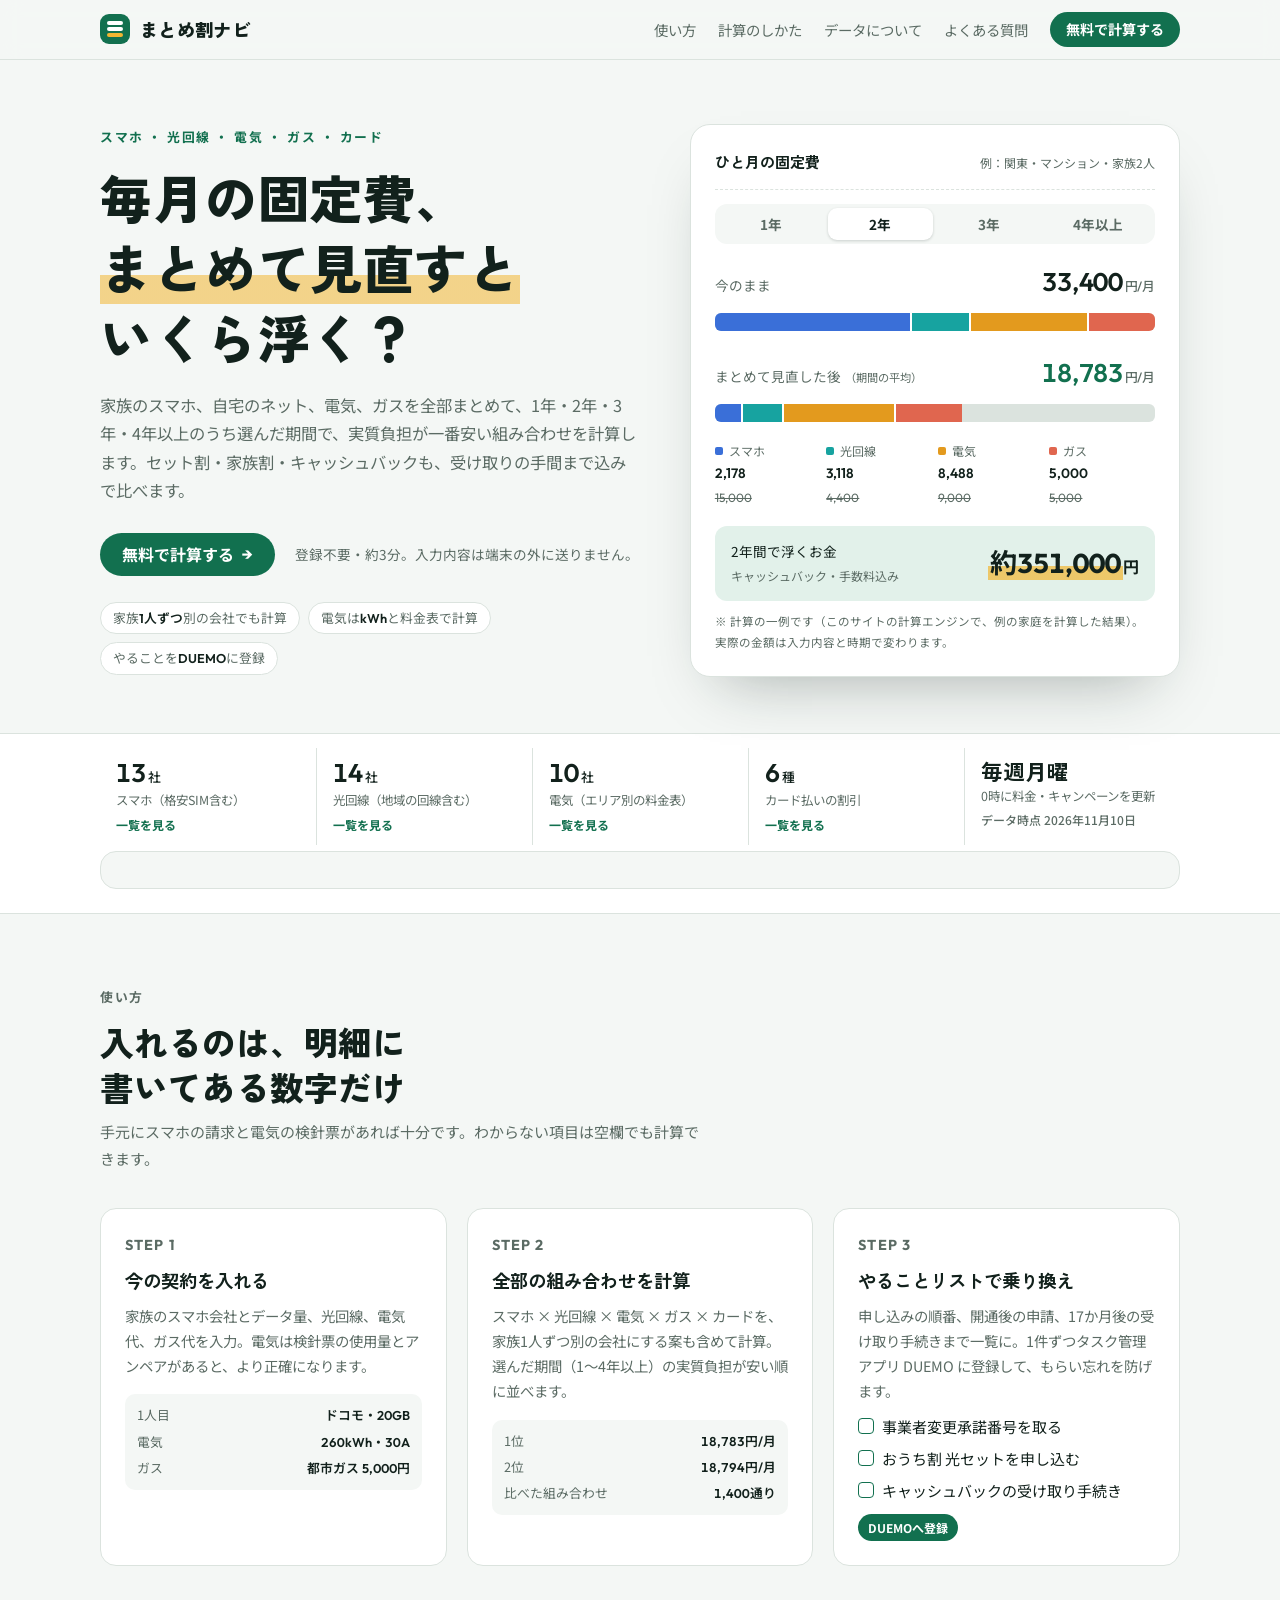
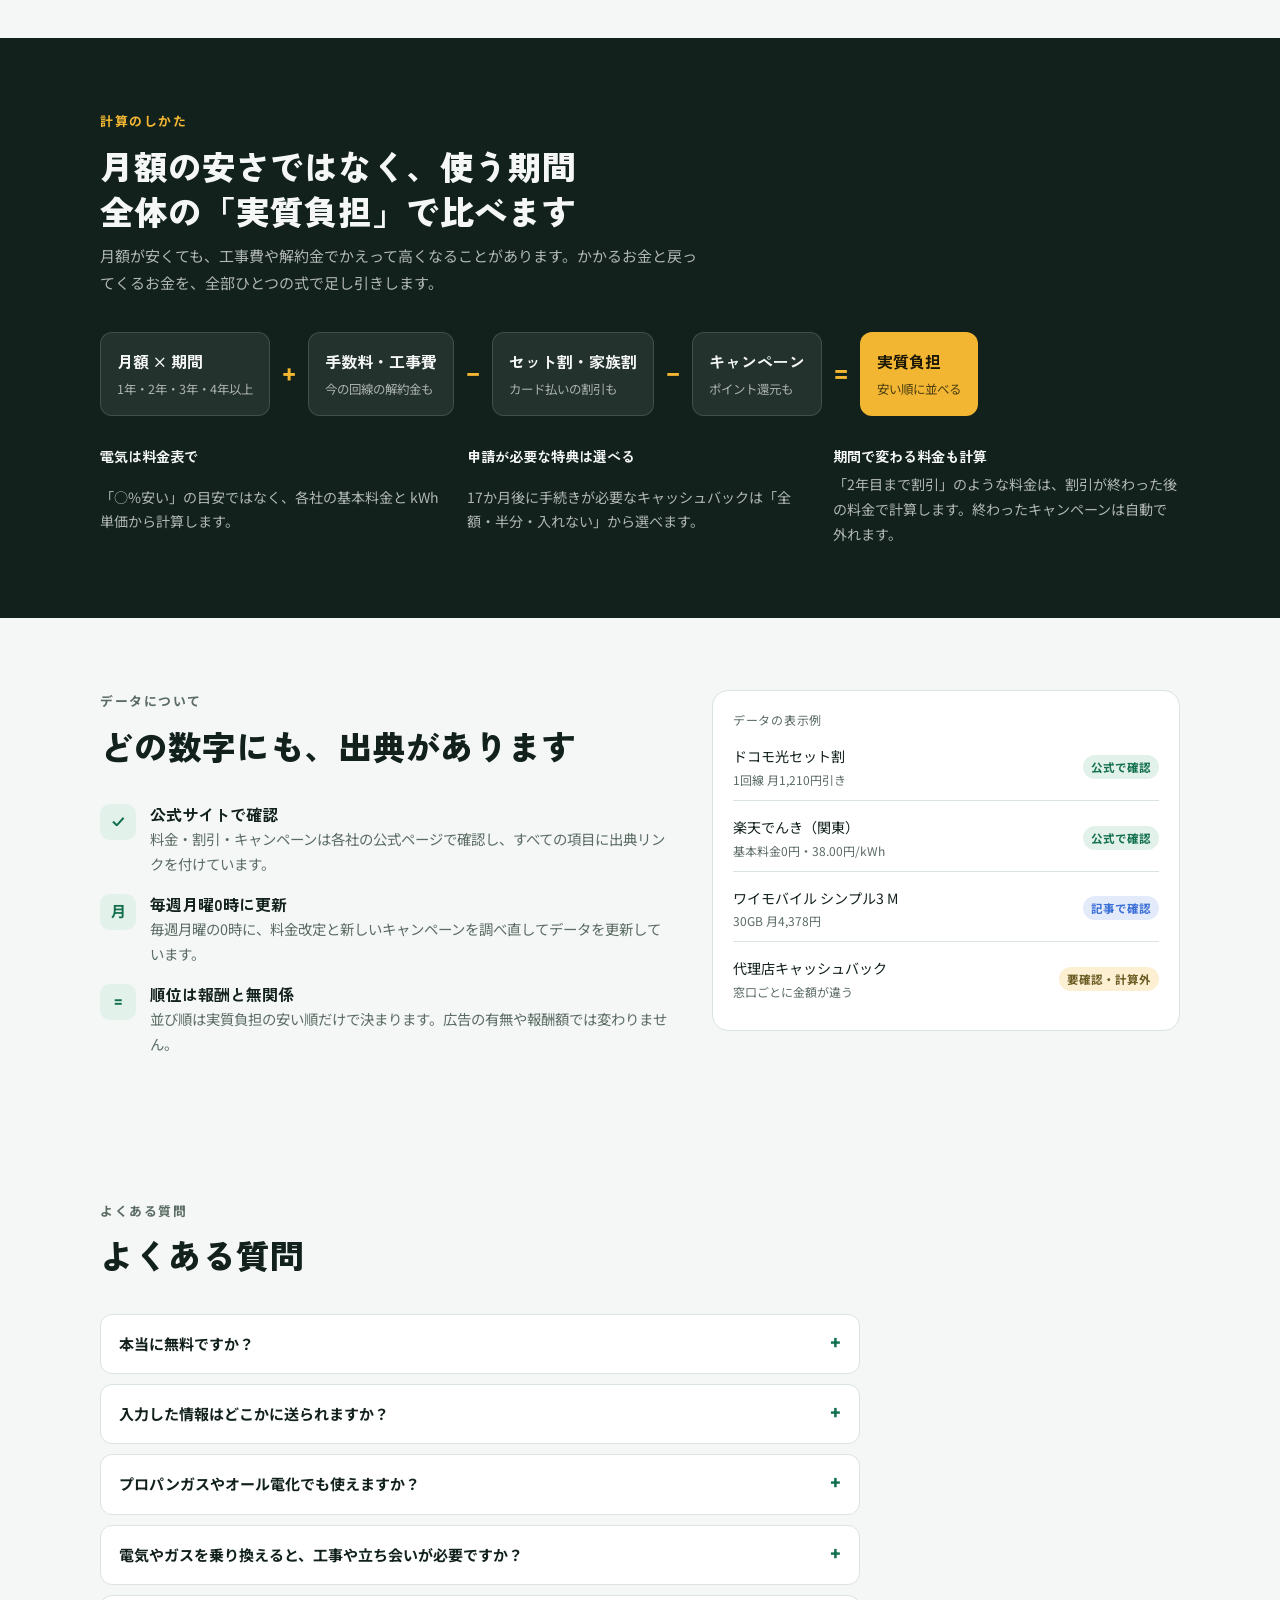
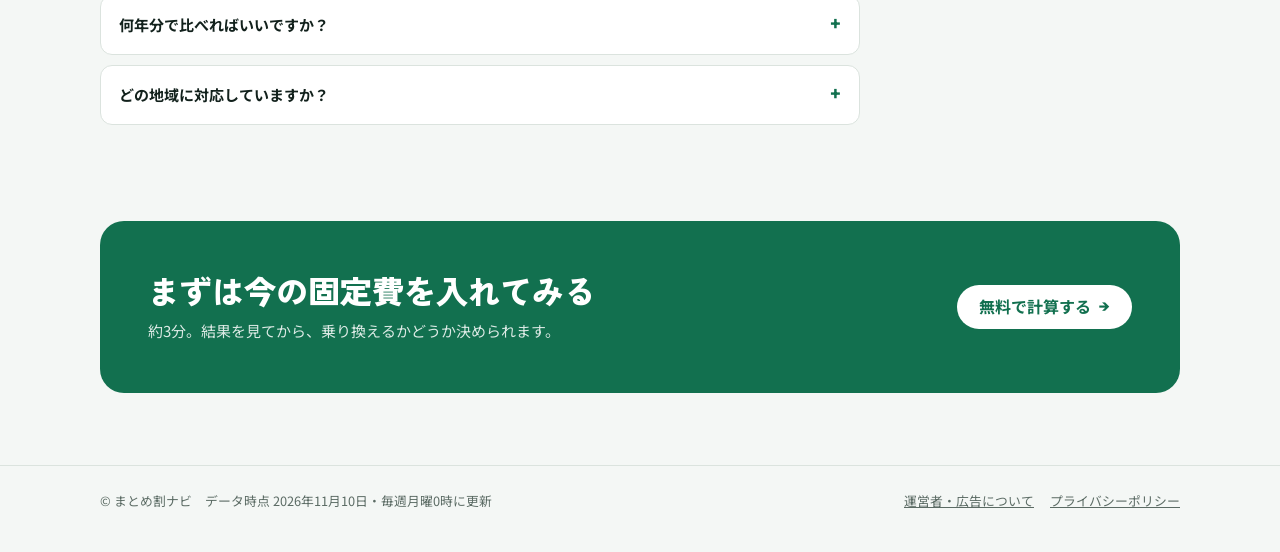
==== index.html @ 7bfe0728 "まとめ割ナビを公開用リポジトリに移設 yoshiki5242/side-business の kakei-navi/（ブランチ claude/price-comparison-app-s4pb2e、5" ====
<!DOCTYPE html>
<html lang="ja">
<head>
<meta charset="UTF-8">
<meta name="viewport" content="width=device-width, initial-scale=1.0, viewport-fit=cover">
<title>まとめ割ナビ</title>
<meta name="claude:viewport-fit-sides" content="cover">
<meta name="description" content="スマホ・光回線・電気・ガス・カードをまとめて見直し、1年〜4年以上の実質負担が一番安い組み合わせと乗り換えのやることリストを無料で計算します。">
<meta property="og:title" content="まとめ割ナビ｜固定費をまとめて見直すと、いくら浮く？">
<meta property="og:description" content="家族のスマホ・光回線・電気・ガス・カードを全部まとめて、実質負担が一番安い組み合わせを無料で計算。データは毎週月曜0時に更新。">
<meta property="og:type" content="website">
<meta name="twitter:card" content="summary">
<link rel="preconnect" href="https://fonts.googleapis.com">
<link rel="preconnect" href="https://fonts.gstatic.com" crossorigin>
<link rel="stylesheet" href="https://fonts.googleapis.com/css2?family=Zen+Kaku+Gothic+New:wght@500;700;900&family=Noto+Sans+JP:wght@400;500;700&family=Outfit:wght@500;600;700&display=swap">
<style>
html, body { margin: 0; }

/* Layout: 明細書のように「今のまま」と「まとめた後」を並べて比べる。左に主張、右に明細カード。下は手順→計算式→信頼→FAQ */
:root {
  --paper: #f4f7f5;        /* 地：わずかに緑寄りの白 */
  --sheet: #ffffff;        /* 明細の紙 */
  --ink: #12211c;          /* 文字：深い緑の墨 */
  --muted: #5b6b64;
  --rule: #dbe3de;
  --brand: #12704f;        /* まとめ割の緑 */
  --brand-ink: #ffffff;
  --brand-soft: #e2f1ea;
  --mark: #f2b632;         /* 浮いたお金のマーカー（1か所だけ強く） */
  --c-mobile: #3a6fd8;
  --c-hikari: #17a3a0;
  --c-elec: #e39a1e;
  --c-gas: #e0664f;
  --font-display: "Zen Kaku Gothic New", "Hiragino Sans", "Noto Sans JP", sans-serif;
  --font-body: "Noto Sans JP", "Hiragino Sans", "Yu Gothic UI", sans-serif;
  --font-num: "Outfit", "Noto Sans JP", system-ui, sans-serif;
  --deep: #12211c;          /* 計算式の帯 */
  --on-deep: #f4f7f5;
  --radius: 16px;
}
@media (prefers-color-scheme: dark) {
  :root:not([data-theme="light"]) {
    --paper: #0d1512; --sheet: #15201c; --ink: #e7efeb; --muted: #9aaca4; --rule: #26342e;
    --brand: #3fbf8c; --brand-ink: #06120d; --brand-soft: #173329; --mark: #f5c451;
    --c-mobile: #6d97ee; --c-hikari: #3cc3bf; --c-elec: #f0b44a; --c-gas: #f08a75;
    --deep: #08100d; --on-deep: #e7efeb; color-scheme: dark;
  }
}
:root[data-theme="dark"] {
  --paper: #0d1512; --sheet: #15201c; --ink: #e7efeb; --muted: #9aaca4; --rule: #26342e;
  --brand: #3fbf8c; --brand-ink: #06120d; --brand-soft: #173329; --mark: #f5c451;
  --c-mobile: #6d97ee; --c-hikari: #3cc3bf; --c-elec: #f0b44a; --c-gas: #f08a75;
  --deep: #08100d; --on-deep: #e7efeb; color-scheme: dark;
}

* { box-sizing: border-box; }
body {
  background: var(--paper); color: var(--ink);
  font-family: var(--font-body); font-size: 15px; line-height: 1.75;
  -webkit-text-size-adjust: 100%;
}
.band { padding-left: max(16px, env(safe-area-inset-left, 0px)); padding-right: max(16px, env(safe-area-inset-right, 0px)); }
.wrap { max-width: 1080px; margin: 0 auto; }
h1, h2, h3 { font-family: var(--font-display); text-wrap: balance; line-height: 1.35; margin: 0; }
p { margin: 0; }
a { color: inherit; }
.num { font-family: var(--font-num); font-variant-numeric: tabular-nums; }
:focus-visible { outline: 3px solid var(--mark); outline-offset: 2px; border-radius: 6px; }

/* ---------- ヘッダー ---------- */
body::before { content: ""; position: fixed; inset: 0 0 auto; height: env(safe-area-inset-top, 0px); z-index: 10; background: var(--paper); }
.head { position: sticky; top: env(safe-area-inset-top, 0px); z-index: 5; background: color-mix(in srgb, var(--paper) 88%, transparent); backdrop-filter: blur(10px); border-bottom: 1px solid var(--rule); }
.head .wrap { display: flex; align-items: center; justify-content: space-between; gap: 12px; padding-block: 12px; }
.logo { display: flex; align-items: center; gap: 10px; font-family: var(--font-display); font-weight: 900; font-size: 1.15rem; text-decoration: none; letter-spacing: .02em; }
.logo-mark { width: 30px; height: 30px; border-radius: 9px; background: var(--brand); display: grid; place-items: center; }
.logo-mark span { display: block; width: 16px; height: 4px; border-radius: 2px; background: var(--brand-ink); box-shadow: 0 -6px 0 var(--brand-ink), 0 6px 0 var(--mark); }
.nav { display: flex; align-items: center; gap: 22px; font-size: .9rem; }
.nav a { text-decoration: none; color: var(--muted); }
.nav a:hover { color: var(--ink); }
.nav a.btn, .nav a.btn:hover { color: var(--brand-ink); }
.btn {
  display: inline-flex; align-items: center; justify-content: center; gap: 8px;
  padding: 12px 22px; border-radius: 999px; border: 0; cursor: pointer;
  background: var(--brand); color: var(--brand-ink); font: 700 1rem/1.2 var(--font-body); text-decoration: none;
  transition: transform .15s ease, box-shadow .15s ease;
}
.btn:hover { transform: translateY(-1px); box-shadow: 0 8px 20px color-mix(in srgb, var(--brand) 30%, transparent); }
.btn.small { padding: 9px 16px; font-size: .88rem; }
.btn .arrow { font-family: var(--font-num); }
@media (max-width: 720px) { .nav a:not(.btn) { display: none; } }

/* ---------- ヒーロー ---------- */
.hero .wrap { display: grid; grid-template-columns: 1.05fr .95fr; gap: 48px; align-items: center; padding-block: 64px 56px; }
.eyebrow { font-size: .8rem; letter-spacing: .12em; color: var(--brand); font-weight: 700; }
.hero h1 { font-size: clamp(2rem, 4.6vw, 3.25rem); font-weight: 900; letter-spacing: .01em; margin-top: 14px; }
.hero h1 .hl { background: linear-gradient(transparent 62%, color-mix(in srgb, var(--mark) 55%, transparent) 62%); }
.lead { margin-top: 18px; color: var(--muted); font-size: 1.02rem; max-width: 34em; }
.hero-cta { display: flex; flex-wrap: wrap; align-items: center; gap: 14px 20px; margin-top: 28px; }
.hero-cta .note { font-size: .85rem; color: var(--muted); }
.chips { display: flex; flex-wrap: wrap; gap: 8px; margin-top: 26px; }
.chip { font-size: .8rem; padding: 4px 12px; border-radius: 999px; background: var(--sheet); border: 1px solid var(--rule); color: var(--muted); }
.chip b { color: var(--ink); font-family: var(--font-num); font-weight: 600; }

/* 明細カード */
.bill { background: var(--sheet); border-radius: 20px; padding: 24px; border: 1px solid var(--rule); box-shadow: 0 30px 60px -30px color-mix(in srgb, var(--ink) 35%, transparent); min-width: 0; }
.bill-head { display: flex; justify-content: space-between; align-items: baseline; gap: 10px; padding-bottom: 14px; border-bottom: 1px dashed var(--rule); }
.bill-title { font-family: var(--font-display); font-weight: 700; }
.bill-meta { font-size: .75rem; color: var(--muted); }
.row { display: grid; gap: 8px; padding-block: 16px 4px; }
.row-top { display: flex; justify-content: space-between; align-items: baseline; gap: 10px; }
.row-label { font-size: .85rem; color: var(--muted); }
.row-total { font-size: 1.6rem; font-weight: 600; letter-spacing: -.01em; }
.row-total small { font-size: .8rem; color: var(--muted); font-weight: 500; margin-left: 2px; }
.after .row-total { color: var(--brand); }
.stack { display: flex; height: 18px; border-radius: 6px; overflow: hidden; background: var(--rule); }
.stack i { display: block; height: 100%; }
.stack i + i { box-shadow: -2px 0 0 var(--sheet); }
.m { background: var(--c-mobile); } .h { background: var(--c-hikari); } .e { background: var(--c-elec); } .g { background: var(--c-gas); }
.legend { display: grid; grid-template-columns: repeat(4, 1fr); gap: 6px; margin-top: 14px; font-size: .75rem; }
.legend div { display: grid; gap: 1px; }
.legend span { display: inline-flex; align-items: center; gap: 6px; color: var(--muted); }
.legend span::before { content: ""; width: 8px; height: 8px; border-radius: 2px; background: currentColor; }
.legend .lm::before { background: var(--c-mobile); } .legend .lh::before { background: var(--c-hikari); }
.legend .le::before { background: var(--c-elec); } .legend .lg::before { background: var(--c-gas); }
.legend b { font-family: var(--font-num); font-weight: 600; font-size: .85rem; }
.legend s { color: var(--muted); font-family: var(--font-num); text-decoration-thickness: 1px; }
.saving { margin-top: 18px; display: flex; align-items: center; justify-content: space-between; gap: 12px; padding: 14px 16px; border-radius: 12px; background: var(--brand-soft); }
.saving p { font-size: .85rem; }
.saving .big { font-size: 1.7rem; font-weight: 700; white-space: nowrap; }
.saving .big .marker { background: linear-gradient(transparent 60%, color-mix(in srgb, var(--mark) 70%, transparent) 60%); padding: 0 2px; }
.example { margin-top: 10px; font-size: .72rem; color: var(--muted); }

@media (max-width: 860px) {
  .hero .wrap { grid-template-columns: 1fr; gap: 36px; padding-block: 40px 40px; }
}
@media (max-width: 420px) {
  .legend { grid-template-columns: repeat(2, 1fr); row-gap: 10px; }
  .saving { flex-direction: column; align-items: flex-start; }
}

/* ---------- 比較の広さ ---------- */
.reach { border-block: 1px solid var(--rule); background: var(--sheet); }
@media (max-width: 760px) { .reach .wrap { padding-block: 4px; } }

/* ---------- セクション共通 ---------- */
.sec .wrap { padding-block: 72px; }
.sec-head { display: grid; gap: 10px; max-width: 40em; margin-bottom: 36px; }
.sec h2 { font-size: clamp(1.5rem, 3vw, 2.1rem); font-weight: 900; }
.sec-head p { color: var(--muted); }

/* 使い方（本当に順番がある手順なので番号を付ける） */
.steps { display: grid; grid-template-columns: repeat(3, 1fr); gap: 20px; counter-reset: step; }
.step { position: relative; padding: 24px; border-radius: var(--radius); background: var(--sheet); border: 1px solid var(--rule); display: grid; gap: 10px; align-content: start; min-width: 0; }
.step-no { font-family: var(--font-num); font-weight: 700; font-size: .85rem; color: var(--brand); letter-spacing: .08em; }
.step h3 { font-size: 1.15rem; }
.step p { font-size: .9rem; color: var(--muted); }
.step .sample { margin-top: 6px; font-size: .8rem; background: var(--paper); border-radius: 10px; padding: 10px 12px; display: grid; gap: 4px; }
.sample-row { display: flex; justify-content: space-between; gap: 8px; }
.sample-row span { color: var(--muted); }
.sample-row b { font-family: var(--font-num); font-weight: 600; }
.todo { display: grid; gap: 6px; }
.todo li { list-style: none; display: flex; gap: 8px; align-items: flex-start; }
.todo li::before { content: ""; flex: none; width: 14px; height: 14px; margin-top: 4px; border-radius: 4px; border: 1.5px solid var(--brand); }
.todo { padding: 0; margin: 0; }
.duemo-pill { justify-self: start; font-size: .75rem; font-weight: 700; padding: 3px 10px; border-radius: 999px; background: var(--brand); color: var(--brand-ink); }
@media (max-width: 860px) { .steps { grid-template-columns: 1fr; } }

/* 計算式 */
.formula-sec { background: var(--deep); color: var(--on-deep); }
.formula-sec .sec-head p { color: color-mix(in srgb, var(--on-deep) 70%, transparent); }
.formula { display: flex; flex-wrap: wrap; align-items: stretch; gap: 10px; }
.term { display: grid; gap: 4px; padding: 14px 16px; border-radius: 12px; background: color-mix(in srgb, var(--on-deep) 8%, transparent); border: 1px solid color-mix(in srgb, var(--on-deep) 14%, transparent); min-width: 0; }
.term b { font-family: var(--font-display); font-size: 1rem; }
.term span { font-size: .78rem; color: color-mix(in srgb, var(--on-deep) 65%, transparent); }
.op { display: grid; place-items: center; font-family: var(--font-num); font-size: 1.6rem; font-weight: 600; color: var(--mark); padding-inline: 2px; }
.term.result { background: var(--mark); color: #1b1606; border-color: transparent; }
.term.result span { color: #4a3d12; }
.formula-notes { margin-top: 28px; display: grid; grid-template-columns: repeat(3, 1fr); gap: 20px; font-size: .88rem; }
.formula-notes div { display: grid; gap: 4px; }
.formula-notes b { font-family: var(--font-display); }
.formula-notes p { color: color-mix(in srgb, var(--on-deep) 70%, transparent); }
@media (max-width: 760px) { .formula-notes { grid-template-columns: 1fr; } }

/* 信頼 */
.trust { display: grid; grid-template-columns: 1.1fr .9fr; gap: 40px; align-items: start; }
.trust-list { display: grid; gap: 18px; }
.trust-item { display: grid; grid-template-columns: 36px 1fr; gap: 14px; }
.trust-icon { width: 36px; height: 36px; border-radius: 10px; background: var(--brand-soft); display: grid; place-items: center; color: var(--brand); font-family: var(--font-num); font-weight: 700; }
.trust-item h3 { font-size: 1rem; }
.trust-item p { font-size: .9rem; color: var(--muted); }
.source-card { background: var(--sheet); border: 1px solid var(--rule); border-radius: var(--radius); padding: 18px 20px; display: grid; gap: 4px; min-width: 0; }
.source-card .cap { font-size: .75rem; color: var(--muted); letter-spacing: .06em; }
.src-row { display: flex; justify-content: space-between; align-items: center; gap: 10px; padding-block: 10px; border-bottom: 1px solid var(--rule); font-size: .88rem; }
.src-row:last-child { border-bottom: 0; }
.src-row .name { min-width: 0; }
.src-row .name small { display: block; color: var(--muted); font-size: .75rem; }
.badge { flex: none; font-size: .72rem; font-weight: 700; padding: 2px 8px; border-radius: 999px; }
.badge.ok { background: var(--brand-soft); color: var(--brand); }
.badge.mid { background: color-mix(in srgb, var(--c-mobile) 14%, transparent); color: var(--c-mobile); }
.badge.low { background: color-mix(in srgb, var(--mark) 22%, transparent); color: color-mix(in srgb, var(--mark) 40%, var(--ink)); }
@media (max-width: 860px) { .trust { grid-template-columns: 1fr; } }

/* FAQ */
.faq { display: grid; gap: 10px; max-width: 760px; }
.faq details { background: var(--sheet); border: 1px solid var(--rule); border-radius: 12px; padding: 4px 18px; }
.faq summary { cursor: pointer; padding-block: 12px; font-weight: 700; list-style: none; display: flex; justify-content: space-between; gap: 12px; }
.faq summary::-webkit-details-marker { display: none; }
.faq summary::after { content: "+"; font-family: var(--font-num); color: var(--brand); font-size: 1.2rem; line-height: 1.2; }
.faq details[open] summary::after { content: "−"; }
.faq details p { padding-bottom: 14px; font-size: .9rem; color: var(--muted); }

/* 最後のCTA */
.final .wrap { padding-block: 24px 72px; }
.final-box { border-radius: 24px; background: var(--brand); color: var(--brand-ink); padding: clamp(28px, 5vw, 48px); display: flex; flex-wrap: wrap; justify-content: space-between; align-items: center; gap: 20px; }
.final-box h2 { font-size: clamp(1.4rem, 3vw, 2rem); font-weight: 900; }
.final-box p { opacity: .85; margin-top: 6px; }
.final-box .btn { background: var(--brand-ink); color: var(--brand); }

/* フッター */
.foot { border-top: 1px solid var(--rule); }
.foot .wrap { padding-block: 24px 40px; display: flex; flex-wrap: wrap; justify-content: space-between; gap: 12px; font-size: .8rem; color: var(--muted); }
.foot nav { display: flex; gap: 16px; flex-wrap: wrap; }

.preview-note { background: var(--mark); color: #1b1606; font-size: .8rem; text-align: center; padding-block: 6px; }

@media (prefers-reduced-motion: reduce) { * { transition: none !important; } }

/* 期間の切り替え */
.period { display: grid; grid-template-columns: repeat(4, 1fr); gap: 4px; margin-top: 14px; padding: 4px; border-radius: 12px; background: var(--paper); }
.period button { border: 0; border-radius: 9px; padding: 8px 4px; background: transparent; color: var(--muted); font: 700 .85rem/1.2 var(--font-body); cursor: pointer; }
.period button[aria-selected="true"] { background: var(--sheet); color: var(--ink); box-shadow: 0 1px 3px color-mix(in srgb, var(--ink) 18%, transparent); }
.row-label .avg { font-size: .7rem; margin-left: 4px; }
.stack i { transition: width .35s ease; }

/* 比較の広さ（押すと一覧） */
.reach-grid { display: grid; grid-template-columns: repeat(5, 1fr); grid-auto-flow: row dense; padding-block: 14px; }
.reach-item { display: grid; gap: 2px; align-content: start; text-align: left; padding: 10px 16px; border: 0; border-left: 1px solid var(--rule); background: transparent; color: var(--ink); font: inherit; cursor: pointer; border-radius: 0; }
.reach-item:first-child { border-left: 0; }
.reach-item:not(.static):hover, .reach-item[aria-expanded="true"] { background: var(--brand-soft); }
.reach-item.static { cursor: default; }
.reach-item b { font-family: var(--font-num); font-weight: 600; font-size: 1.6rem; line-height: 1.2; }
.reach-item.static b { font-family: var(--font-display); font-size: 1.35rem; }
.reach-item b small { font-family: var(--font-body); font-size: .8rem; font-weight: 500; margin-left: 2px; }
.reach-item span { font-size: .78rem; color: var(--muted); }
.reach-item em { font-style: normal; font-size: .75rem; color: var(--brand); font-weight: 700; }
.reach-item.static em { color: var(--muted); font-weight: 500; }
.reach-panel { grid-column: 1 / -1; margin-block: 6px 10px; padding: 18px 20px; border-radius: var(--radius); background: var(--paper); border: 1px solid var(--rule); display: grid; gap: 12px; }
.reach-panel h3 { font-size: 1rem; display: flex; justify-content: space-between; gap: 10px; align-items: baseline; }
.reach-panel h3 button { border: 0; background: transparent; color: var(--muted); font: inherit; font-size: .85rem; cursor: pointer; }
.co-list { display: grid; grid-template-columns: repeat(auto-fill, minmax(200px, 1fr)); gap: 8px; margin: 0; padding: 0; list-style: none; }
.co-list li { background: var(--sheet); border: 1px solid var(--rule); border-radius: 10px; padding: 10px 12px; display: grid; gap: 2px; min-width: 0; }
.co-list a { font-weight: 700; text-decoration: none; }
.co-list a:hover { text-decoration: underline; }
.co-list small { color: var(--muted); font-size: .75rem; }
.co-list li { grid-template-columns: 1fr auto; column-gap: 10px; align-items: center; padding: 8px 12px; }
.co-list li > a, .co-list li > b, .co-list li > small { grid-column: 1; }
.co-list .badge { grid-column: 2; grid-row: 1 / span 2; justify-self: end; }
.excluded { font-size: .8rem; color: var(--muted); display: grid; gap: 4px; }
.excluded b { color: var(--ink); }
@media (max-width: 760px) {
  .reach-grid { grid-template-columns: repeat(2, 1fr); }
  .reach-item { border-left: 0; padding: 10px 8px; border-radius: 10px; }
  .reach-item.static { grid-column: 1 / -1; }
}
</style>
</head>
<body>
<header class="head band">
  <div class="wrap">
    <a class="logo" href="#top" aria-label="まとめ割ナビ トップ"><span class="logo-mark"><span></span></span>まとめ割ナビ</a>
    <nav class="nav" aria-label="ページ内リンク">
      <a href="#how">使い方</a>
      <a href="#formula">計算のしかた</a>
      <a href="#trust">データについて</a>
      <a href="#faq">よくある質問</a>
      <a class="btn small" href="keisan.html">無料で計算する</a>
    </nav>
  </div>
</header>

<main id="top">
  <section class="hero band">
    <div class="wrap">
      <div>
        <p class="eyebrow">スマホ ・ 光回線 ・ 電気 ・ ガス ・ カード</p>
        <h1>毎月の固定費、<br><span class="hl">まとめて見直すと</span><br>いくら浮く？</h1>
        <p class="lead">家族のスマホ、自宅のネット、電気、ガスを全部まとめて、1年・2年・3年・4年以上のうち選んだ期間で、実質負担が一番安い組み合わせを計算します。セット割・家族割・キャッシュバックも、受け取りの手間まで込みで比べます。</p>
        <div class="hero-cta">
          <a class="btn" href="keisan.html">無料で計算する <span class="arrow">→</span></a>
          <p class="note">登録不要・約3分。入力内容は端末の外に送りません。</p>
        </div>
        <div class="chips">
          <span class="chip">家族<b>1人ずつ</b>別の会社でも計算</span>
          <span class="chip">電気は<b>kWh</b>と料金表で計算</span>
          <span class="chip">やることを<b>DUEMO</b>に登録</span>
        </div>
      </div>

      <aside class="bill" aria-label="計算結果の例">
        <div class="bill-head">
          <p class="bill-title">ひと月の固定費</p>
          <p class="bill-meta">例：関東・マンション・家族2人</p>
        </div>
        <div class="period" role="tablist" aria-label="比べる期間">
          <button type="button" role="tab" data-months="12" aria-selected="false">1年</button>
          <button type="button" role="tab" data-months="24" aria-selected="true">2年</button>
          <button type="button" role="tab" data-months="36" aria-selected="false">3年</button>
          <button type="button" role="tab" data-months="48" aria-selected="false">4年以上</button>
        </div>
        <div class="row before">
          <div class="row-top"><span class="row-label">今のまま</span><span class="row-total num"><span id="ex-before">33,400</span><small>円/月</small></span></div>
          <div class="stack" id="bar-before" role="img" aria-label="今のままの内訳"></div>
        </div>
        <div class="row after">
          <div class="row-top"><span class="row-label">まとめて見直した後<small class="avg">（期間の平均）</small></span><span class="row-total num"><span id="ex-after">18,158</span><small>円/月</small></span></div>
          <div class="stack" id="bar-after" role="img" aria-label="見直した後の内訳"></div>
        </div>
        <div class="legend" id="legend"></div>
        <div class="saving">
          <p><span id="ex-period">2年間</span>で浮くお金<br><span style="color:var(--muted);font-size:.75rem">キャッシュバック・手数料込み</span></p>
          <p class="big num"><span class="marker" id="ex-saving">約365,000</span><span style="font-size:1rem">円</span></p>
        </div>
        <p class="example">※ 計算の一例です（このサイトの計算エンジンで、例の家庭を計算した結果）。実際の金額は入力内容と時期で変わります。</p>
      </aside>
    </div>
  </section>

  <section class="reach band" aria-label="比較している範囲">
    <div class="wrap">
      <div class="reach-grid">
        <button type="button" class="reach-item" data-list="mobile" aria-expanded="false" aria-controls="reach-panel"><b class="num" id="cnt-mobile">13<small>社</small></b><span>スマホ（格安SIM含む）</span><em>一覧を見る</em></button>
        <button type="button" class="reach-item" data-list="hikari" aria-expanded="false" aria-controls="reach-panel"><b class="num" id="cnt-hikari">14<small>社</small></b><span>光回線（地域の回線含む）</span><em>一覧を見る</em></button>
        <button type="button" class="reach-item" data-list="electric" aria-expanded="false" aria-controls="reach-panel"><b class="num" id="cnt-electric">9<small>社</small></b><span>電気（エリア別の料金表）</span><em>一覧を見る</em></button>
        <button type="button" class="reach-item" data-list="card" aria-expanded="false" aria-controls="reach-panel"><b class="num" id="cnt-card">6<small>種</small></b><span>カード払いの割引</span><em>一覧を見る</em></button>
        <div class="reach-item static"><b>毎週月曜</b><span>0時に料金・キャンペーンを更新</span><em id="asof">データ時点 2026年11月10日</em></div>
        <div class="reach-panel" id="reach-panel" role="region" aria-label="比較している会社の一覧" hidden></div>
      </div>
    </div>
  </section>

  <section class="sec band" id="how">
    <div class="wrap">
      <div class="sec-head">
        <p class="eyebrow">使い方</p>
        <h2>入れるのは、明細に書いてある数字だけ</h2>
        <p>手元にスマホの請求と電気の検針票があれば十分です。わからない項目は空欄でも計算できます。</p>
      </div>
      <div class="steps">
        <article class="step">
          <p class="step-no">STEP 1</p>
          <h3>今の契約を入れる</h3>
          <p>家族のスマホ会社とデータ量、光回線、電気代、ガス代を入力。電気は検針票の使用量とアンペアがあると、より正確になります。</p>
          <div class="sample" aria-label="入力の例">
            <div class="sample-row"><span>1人目</span><b>ドコモ・20GB</b></div>
            <div class="sample-row"><span>電気</span><b class="num">260kWh・30A</b></div>
            <div class="sample-row"><span>ガス</span><b>都市ガス 5,000円</b></div>
          </div>
        </article>
        <article class="step">
          <p class="step-no">STEP 2</p>
          <h3>全部の組み合わせを計算</h3>
          <p>スマホ × 光回線 × 電気 × ガス × カードを、家族1人ずつ別の会社にする案も含めて計算。選んだ期間（1〜4年以上）の実質負担が安い順に並べます。</p>
          <div class="sample" aria-label="計算結果の例">
            <div class="sample-row"><span>1位</span><b class="num" id="ex-rank1">18,158円/月</b></div>
            <div class="sample-row"><span>2位</span><b class="num" id="ex-rank2">18,600円/月</b></div>
            <div class="sample-row"><span>比べた組み合わせ</span><b class="num" id="ex-combos">1,400通り</b></div>
          </div>
        </article>
        <article class="step">
          <p class="step-no">STEP 3</p>
          <h3>やることリストで乗り換え</h3>
          <p>申し込みの順番、開通後の申請、17か月後の受け取り手続きまで一覧に。1件ずつタスク管理アプリ DUEMO に登録して、もらい忘れを防げます。</p>
          <ul class="todo">
            <li>事業者変更承諾番号を取る</li>
            <li>おうち割 光セットを申し込む</li>
            <li>キャッシュバックの受け取り手続き</li>
          </ul>
          <span class="duemo-pill">DUEMOへ登録</span>
        </article>
      </div>
    </div>
  </section>

  <section class="sec band formula-sec" id="formula">
    <div class="wrap">
      <div class="sec-head">
        <p class="eyebrow" style="color:var(--mark)">計算のしかた</p>
        <h2>月額の安さではなく、使う期間全体の「実質負担」で比べます</h2>
        <p>月額が安くても、工事費や解約金でかえって高くなることがあります。かかるお金と戻ってくるお金を、全部ひとつの式で足し引きします。</p>
      </div>
      <div class="formula" role="img" aria-label="実質負担＝月額×期間＋手数料・工事費・解約金−セット割・家族割・カード割−キャンペーン・ポイント">
        <div class="term"><b>月額 × 期間</b><span>1年・2年・3年・4年以上</span></div>
        <div class="op">+</div>
        <div class="term"><b>手数料・工事費</b><span>今の回線の解約金も</span></div>
        <div class="op">−</div>
        <div class="term"><b>セット割・家族割</b><span>カード払いの割引も</span></div>
        <div class="op">−</div>
        <div class="term"><b>キャンペーン</b><span>ポイント還元も</span></div>
        <div class="op">=</div>
        <div class="term result"><b>実質負担</b><span>安い順に並べる</span></div>
      </div>
      <div class="formula-notes">
        <div><b>電気は料金表で</b><p>「○%安い」の目安ではなく、各社の基本料金と kWh 単価から計算します。</p></div>
        <div><b>申請が必要な特典は選べる</b><p>17か月後に手続きが必要なキャッシュバックは「全額・半分・入れない」から選べます。</p></div>
        <div><b>期間で変わる料金も計算</b><p>「2年目まで割引」のような料金は、割引が終わった後の料金で計算します。終わったキャンペーンは自動で外れます。</p></div>
      </div>
    </div>
  </section>

  <section class="sec band" id="trust">
    <div class="wrap trust">
      <div>
        <div class="sec-head">
          <p class="eyebrow">データについて</p>
          <h2>どの数字にも、出典があります</h2>
        </div>
        <div class="trust-list">
          <div class="trust-item"><span class="trust-icon">✓</span><div><h3>公式サイトで確認</h3><p>料金・割引・キャンペーンは各社の公式ページで確認し、すべての項目に出典リンクを付けています。</p></div></div>
          <div class="trust-item"><span class="trust-icon">月</span><div><h3>毎週月曜0時に更新</h3><p>毎週月曜の0時に、料金改定と新しいキャンペーンを調べ直してデータを更新しています。</p></div></div>
          <div class="trust-item"><span class="trust-icon">=</span><div><h3>順位は報酬と無関係</h3><p>並び順は実質負担の安い順だけで決まります。広告の有無や報酬額では変わりません。</p></div></div>
        </div>
      </div>
      <div class="source-card" aria-label="出典表示の例">
        <p class="cap">データの表示例</p>
        <div class="src-row"><p class="name">ドコモ光セット割<small>1回線 月1,210円引き</small></p><span class="badge ok">公式で確認</span></div>
        <div class="src-row"><p class="name">楽天でんき（関東）<small>基本料金0円・38.00円/kWh</small></p><span class="badge ok">公式で確認</span></div>
        <div class="src-row"><p class="name">ワイモバイル シンプル3 M<small>30GB 月4,378円</small></p><span class="badge mid">記事で確認</span></div>
        <div class="src-row"><p class="name">代理店キャッシュバック<small>窓口ごとに金額が違う</small></p><span class="badge low">要確認・計算外</span></div>
      </div>
    </div>
  </section>

  <section class="sec band" id="faq" style="padding-top:0">
    <div class="wrap">
      <div class="sec-head">
        <p class="eyebrow">よくある質問</p>
        <h2>よくある質問</h2>
      </div>
      <div class="faq">
        <details><summary>本当に無料ですか？</summary><p>無料です。会員登録もいりません。サイトはアフィリエイト広告で運営していますが、おすすめの順位は広告報酬と関係なく、実質負担の安い順です。</p></details>
        <details><summary>入力した情報はどこかに送られますか？</summary><p>送りません。計算はお使いの端末のブラウザの中だけで行い、入力内容は次に開いたときのために端末に保存されるだけです。</p></details>
        <details><summary>プロパンガスやオール電化でも使えますか？</summary><p>使えます。プロパンガスは会社ごとの料金が公表されていないことが多いため、今の金額のまま計算し、スマホ・光回線・電気の見直し分を出します。</p></details>
        <details><summary>電気やガスを乗り換えると、工事や立ち会いが必要ですか？</summary><p>一般的な家庭の電気・都市ガスの切り替えは、新しい会社に申し込むだけで、今の会社への解約連絡も不要です。必要な手続きは、結果の「やることリスト」に順番に出ます。</p></details>
        <details><summary>何年分で比べればいいですか？</summary><p>次に見直すまでの期間に合わせて選んでください。1年・2年・3年・4年以上から選べます。キャッシュバックや工事費のように最初だけかかるお金は、期間が長いほど1か月あたりの影響が小さくなります。</p></details>
        <details><summary>どの地域に対応していますか？</summary><p>全国のスマホと光回線、沖縄を除く全国の電気（エリア別の料金表）に対応しています。地域の光回線（eo光・コミュファ光・ピカラ光・メガ・エッグ・BBIQ）も比べます。</p></details>
      </div>
    </div>
  </section>

  <section class="final band">
    <div class="wrap">
      <div class="final-box">
        <div>
          <h2>まずは今の固定費を入れてみる</h2>
          <p>約3分。結果を見てから、乗り換えるかどうか決められます。</p>
        </div>
        <a class="btn" href="keisan.html">無料で計算する <span class="arrow">→</span></a>
      </div>
    </div>
  </section>
</main>

<footer class="foot band">
  <div class="wrap">
    <p>© まとめ割ナビ　<span id="foot-asof">データは毎週月曜0時に更新</span></p>
    <nav aria-label="サイト情報"><a href="about.html">運営者・広告について</a><a href="privacy.html">プライバシーポリシー</a></nav>
  </div>
</footer>

<script src="data.js"></script>
<script src="engine.js"></script>
<script>
(function () {
  const D = window.KAKEI_DATA;
  const E = window.KakeiEngine;
  if (!D || !E) return; // データが読めなくても静的な内容はそのまま表示
  const fmt = (n) => Math.round(n).toLocaleString('ja-JP');
  const $ = (id) => document.getElementById(id);
  const esc = (t) => String(t).replace(/[&<>"']/g, (c) => ({ '&': '&amp;', '<': '&lt;', '>': '&gt;', '"': '&quot;', "'": '&#39;' }[c]));
  const jpDate = (ymd) => `${Number(ymd.slice(0, 4))}年${Number(ymd.slice(5, 7))}月${Number(ymd.slice(8, 10))}日`;

  // データ時点
  $('asof').textContent = `データ時点 ${jpDate(D.asOf)}`;
  $('foot-asof').textContent = `データ時点 ${jpDate(D.asOf)}・毎週月曜0時に更新`;

  // ---- 例の家庭を、本物の計算エンジンで計算 ----
  const example = {
    area: 'tokyo', housing: 'mansion',
    lines: [{ current: 'docomo', gb: 20 }, { current: 'docomo', gb: 3 }],
    mobileCurrentMonthly: 15000,
    hikari: { use: true, current: 'docomo-hikari', currentMonthly: 4400, cancelFee: 0 },
    electric: { current: 'std', bill: 9000, amp: 30, kWh: '' },
    gas: { type: 'city', current: 'std', bill: 5000 },
    cards: {}, options: {},
  };
  const before = { line: 15000, hikari: 4400, electric: 9000, gas: 5000 };
  const beforeTotal = before.line + before.hikari + before.electric + before.gas;
  const CATS = [['line', 'スマホ', 'm', 'lm'], ['hikari', '光回線', 'h', 'lh'], ['electric', '電気', 'e', 'le'], ['gas', 'ガス', 'g', 'lg']];
  const cache = {};
  function calc(months) {
    if (!cache[months]) cache[months] = E.compare({ ...example, months }, D);
    return cache[months];
  }
  function bar(el, values) {
    el.innerHTML = CATS.map(([k, , cls]) => `<i class="${cls}" style="width:${(values[k] / beforeTotal * 100).toFixed(1)}%"></i>`).join('');
  }
  function show(months) {
    const r = calc(months);
    const best = r.top[0];
    const after = {};
    for (const [k] of CATS) after[k] = best.subtotal[k] / months;
    after.line += (best.subtotal.card || 0) / months;
    const afterTotal = best.total / months;
    $('ex-before').textContent = fmt(beforeTotal);
    $('ex-after').textContent = fmt(afterTotal);
    bar($('bar-before'), before);
    bar($('bar-after'), after);
    $('legend').innerHTML = CATS.map(([k, name, , lc]) => `<div><span class="${lc}">${name}</span><b>${fmt(after[k])}</b><s>${fmt(before[k])}</s></div>`).join('');
    $('ex-period').textContent = months === 48 ? '4年間' : `${months / 12}年間`;
    $('ex-saving').textContent = '約' + fmt(Math.round((r.current.total - best.total) / 1000) * 1000);
    $('ex-rank1').textContent = `${fmt(afterTotal)}円/月`;
    if (r.top[1]) $('ex-rank2').textContent = `${fmt(r.top[1].total / months)}円/月`;
    $('ex-combos').textContent = `${fmt(r.combinations)}通り`;
    document.querySelectorAll('.period button').forEach((b) => b.setAttribute('aria-selected', String(Number(b.dataset.months) === months)));
  }
  document.querySelectorAll('.period button').forEach((b) => b.addEventListener('click', () => show(Number(b.dataset.months))));
  show(24);

  // ---- 比較対象の会社数と一覧 ----
  const areaName = (ids) => ids.map((id) => (D.areas.find((a) => a.id === id) || {}).name).join('・');
  const conf = (x) => x.confidence === 'high' ? '<span class="badge ok">公式で確認</span>' : x.confidence === 'mid' ? '<span class="badge mid">記事で確認</span>' : '<span class="badge low">要確認</span>';
  const link = (name, url) => /^https:\/\//.test(url || '') ? `<a href="${esc(url)}" target="_blank" rel="noopener">${esc(name)}</a>` : `<b>${esc(name)}</b>`;
  const lists = {
    mobile: { title: 'スマホ', unit: '社', items: D.mobileBrands.map((b) => ({ name: b.name, url: b.source, conf: b, sub: `${b.plans.length}プラン（${b.plans.map((p) => p.capGB === null ? '無制限' : p.capGB + 'GB').join('・')}）` })), notCat: 'スマホ' },
    hikari: { title: '光回線', unit: '社', items: D.hikari.map((h) => ({ name: h.name, url: h.source, conf: h, sub: `${h.areas ? areaName(h.areas) + 'のみ' : '全国'}${h.housing && h.housing.length === 1 ? '・戸建てのみ' : ''}` })), notCat: '光回線' },
    electric: { title: '電気', unit: '社', items: D.electric.map((e) => ({ name: e.name, url: e.source || (e.tariffs && e.tariffs.tokyo && e.tariffs.tokyo.source), conf: e, sub: e.areas ? (e.areas.length >= 9 ? '沖縄以外の全国' : areaName(e.areas)) : '各地域の大手電力' })), notCat: '電気' },
    card: { title: 'カード払いの割引', unit: '種', items: (D.cards || []).map((c) => ({ name: c.name, url: c.source, conf: c, sub: Object.entries(c.perLine).map(([b, v]) => `${(D.mobileBrands.find((x) => x.id === b) || {}).name} 月${fmt(v)}円引き`).join('／') + (c.annualFee ? `・年会費${fmt(c.annualFee)}円` : '・年会費無料') })), notCat: 'カード' },
  };
  for (const [k, l] of Object.entries(lists)) $('cnt-' + k).innerHTML = `${l.items.length}<small>${l.unit}</small>`;
  const panel = $('reach-panel');
  let open = null;
  function openList(key, btn) {
    document.querySelectorAll('.reach-item[data-list]').forEach((b) => b.setAttribute('aria-expanded', 'false'));
    if (open === key) { panel.hidden = true; open = null; return; }
    const l = lists[key];
    panel.innerHTML = `
      <h3><span>${esc(l.title)}：${l.items.length}${l.unit}を比較</span><button type="button" id="panel-close">閉じる</button></h3>
      <ul class="co-list">${l.items.map((x) => `<li>${link(x.name, x.url)}<small>${esc(x.sub)}</small>${conf(x.conf)}</li>`).join('')}</ul>`;
    btn.after(panel); // 押したタイルのすぐ下に出す（空いたマスは後ろのタイルが詰める）
    panel.hidden = false;
    btn.setAttribute('aria-expanded', 'true');
    open = key;
    $('panel-close').addEventListener('click', () => { panel.hidden = true; btn.setAttribute('aria-expanded', 'false'); open = null; btn.focus(); });
  }
  document.querySelectorAll('.reach-item[data-list]').forEach((b) => b.addEventListener('click', () => openList(b.dataset.list, b)));
})();
</script>
</body>
</html>
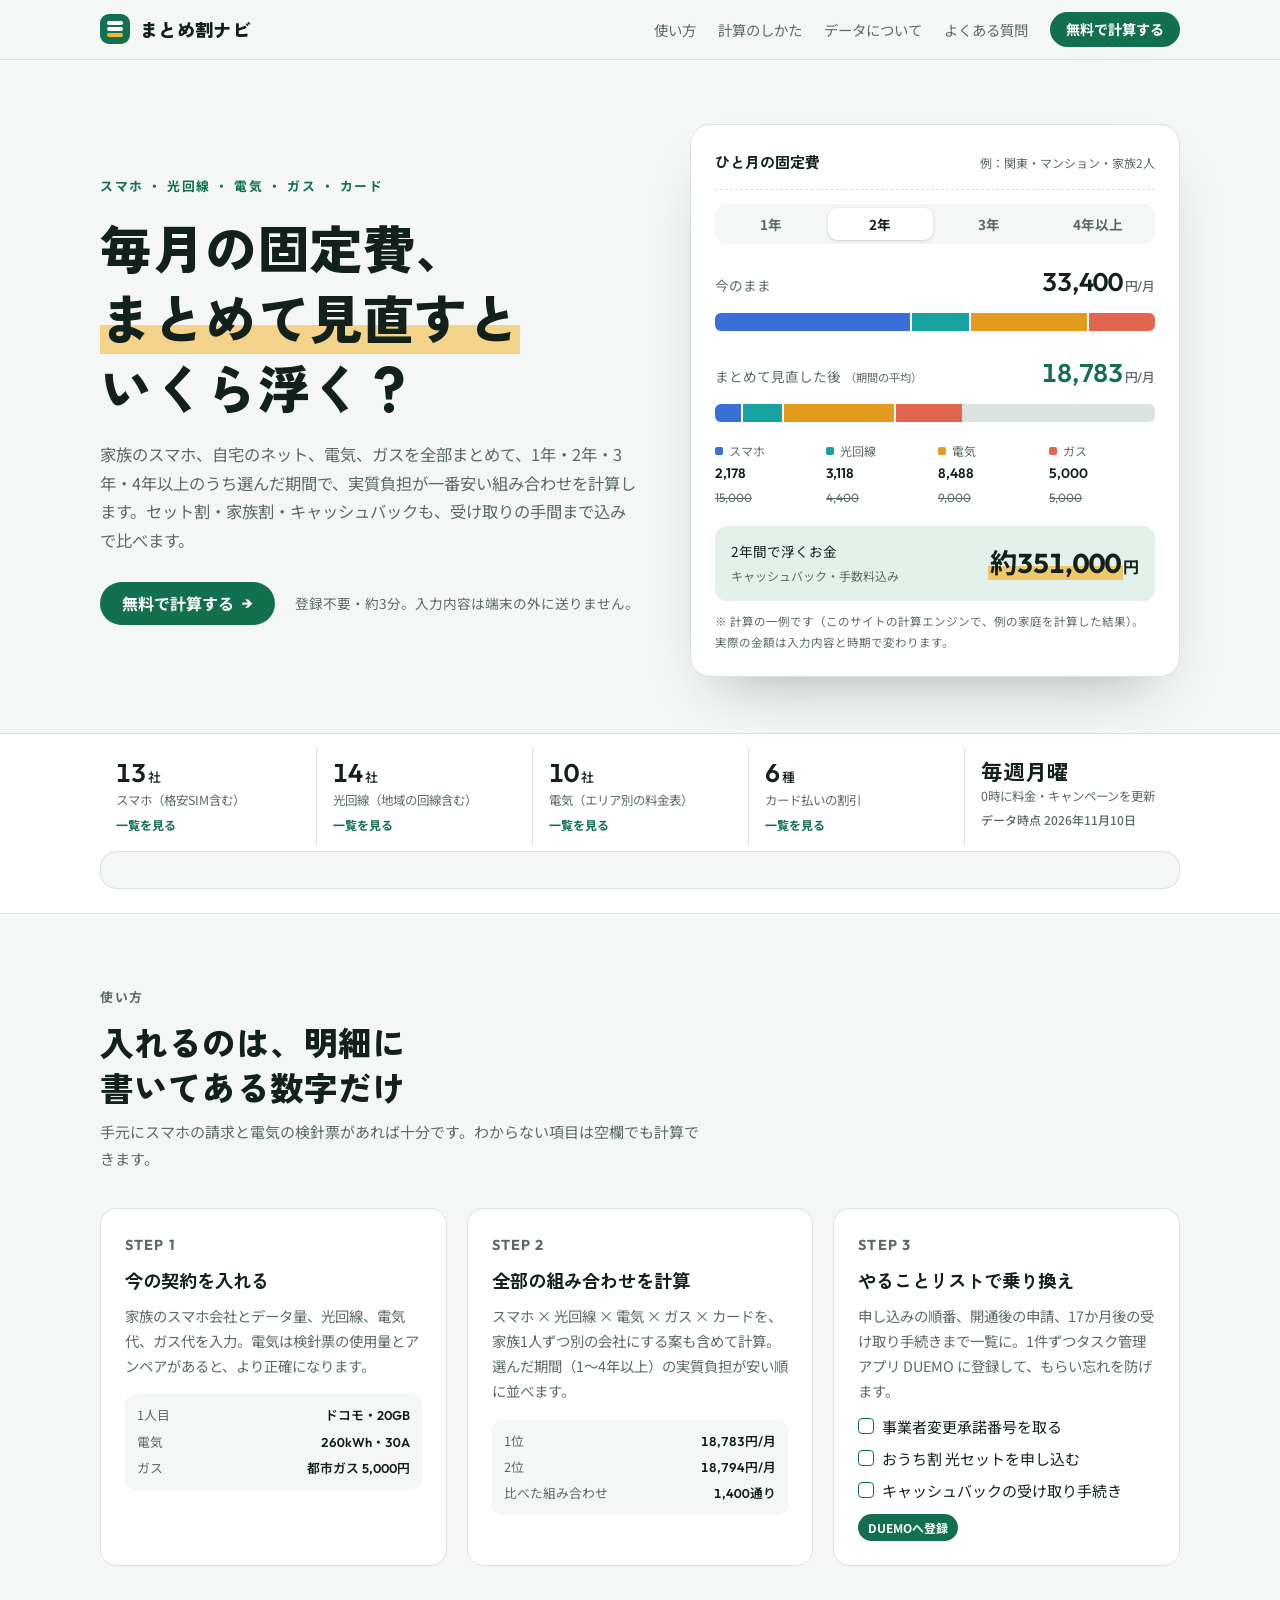
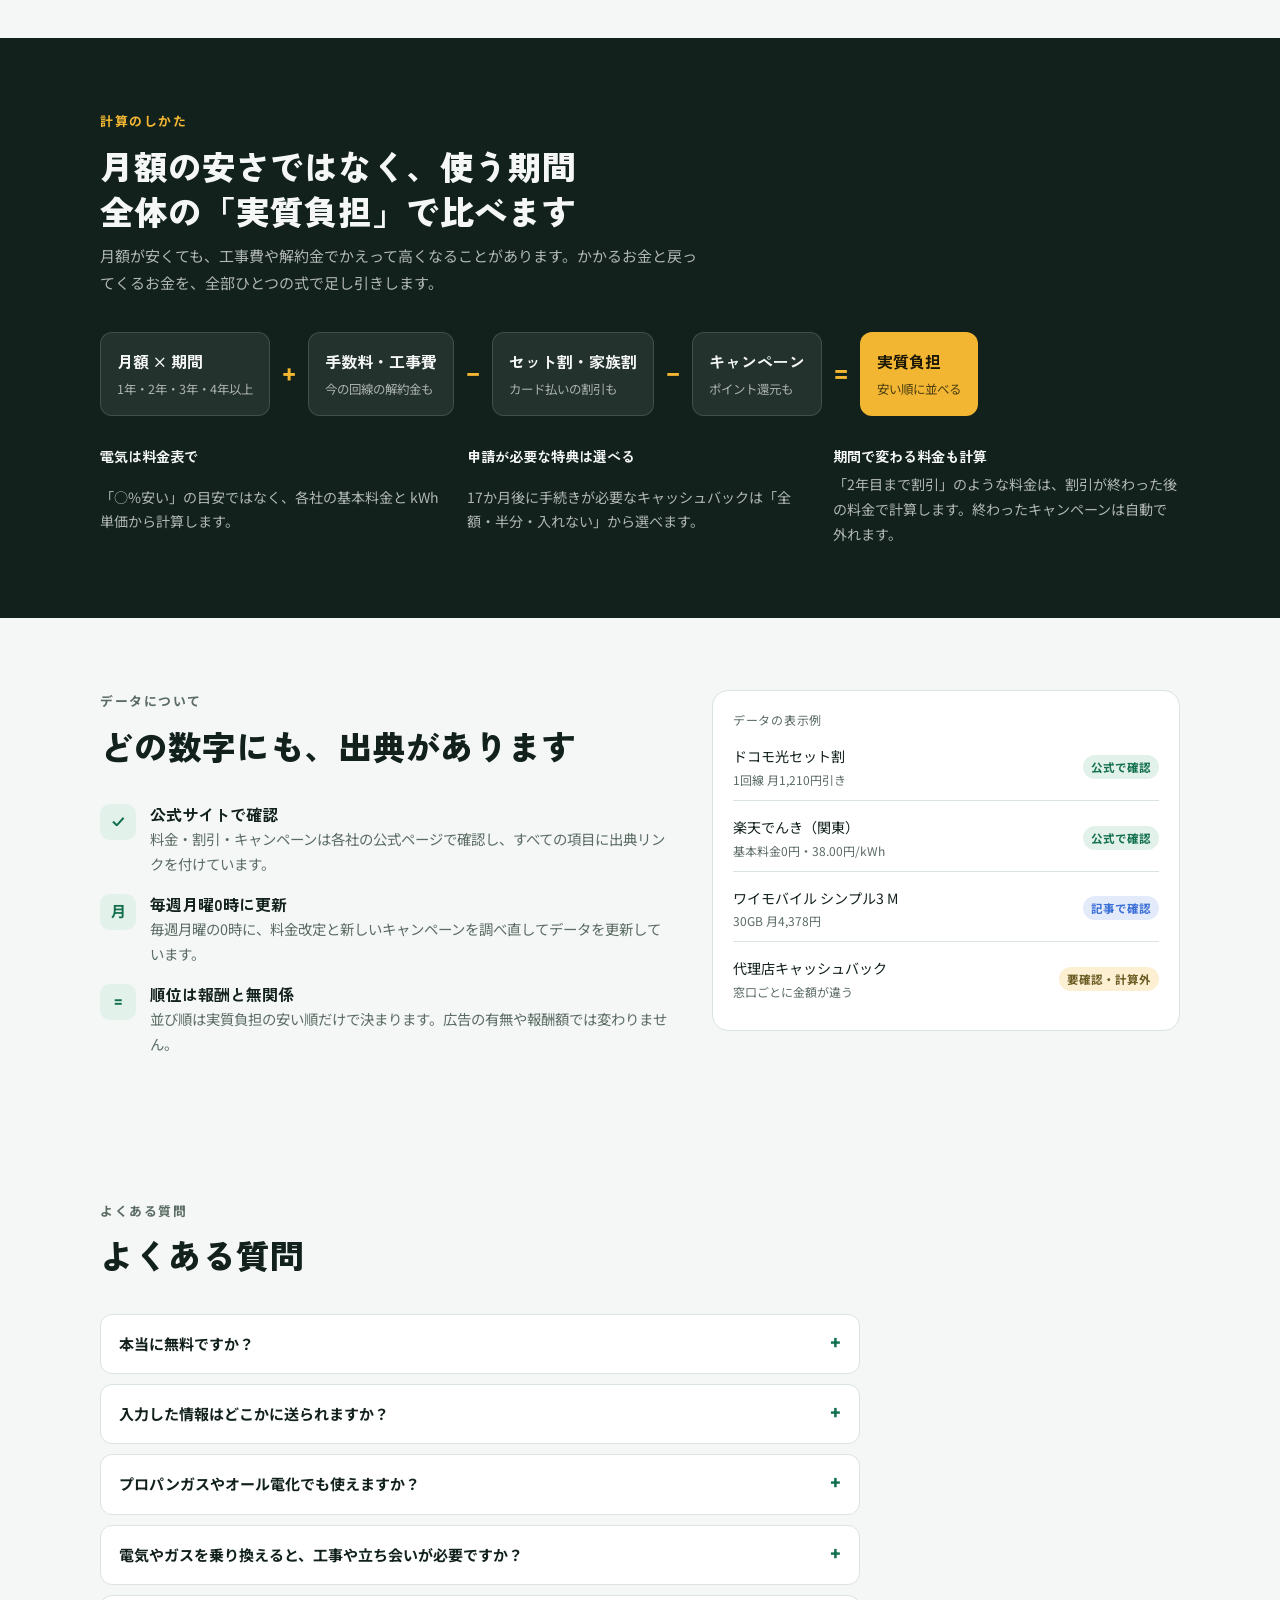
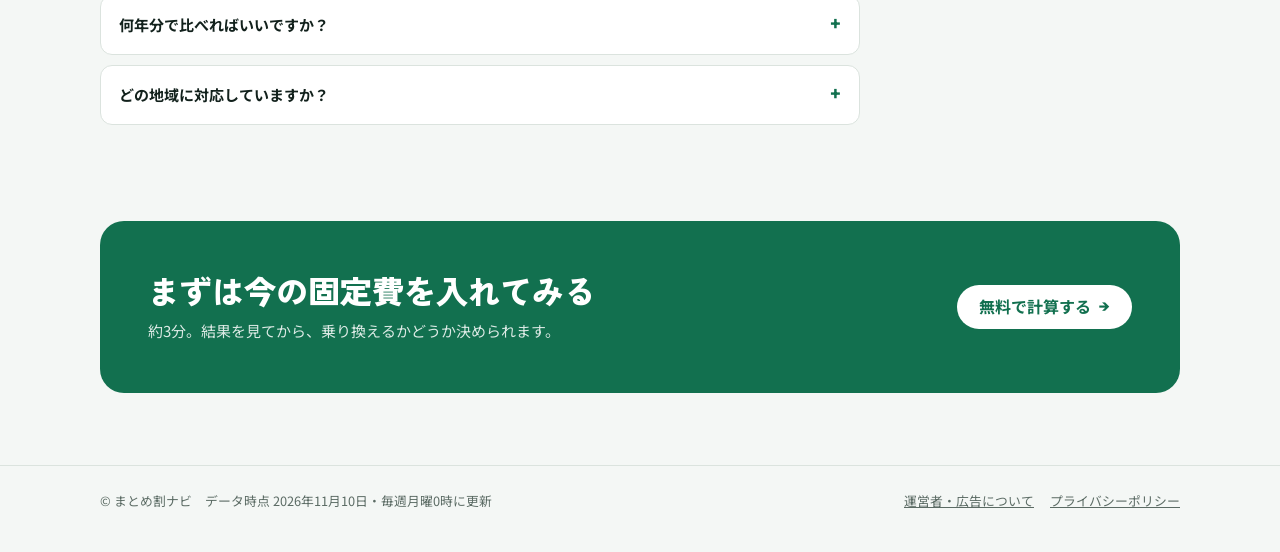
==== commit 04182d76: "トップページ：計算ボタン下の3つのタグ（家族1人ずつ・kWh・DUEMO）を削除 同じ内容は下の「できること」で説明しているため、ヒーロー部分から外した。使わなくなった .chips / .chip " ====
--- a/index.html
+++ b/index.html
@@ -97,9 +97,6 @@
 .lead { margin-top: 18px; color: var(--muted); font-size: 1.02rem; max-width: 34em; }
 .hero-cta { display: flex; flex-wrap: wrap; align-items: center; gap: 14px 20px; margin-top: 28px; }
 .hero-cta .note { font-size: .85rem; color: var(--muted); }
-.chips { display: flex; flex-wrap: wrap; gap: 8px; margin-top: 26px; }
-.chip { font-size: .8rem; padding: 4px 12px; border-radius: 999px; background: var(--sheet); border: 1px solid var(--rule); color: var(--muted); }
-.chip b { color: var(--ink); font-family: var(--font-num); font-weight: 600; }
 
 /* 明細カード */
 .bill { background: var(--sheet); border-radius: 20px; padding: 24px; border: 1px solid var(--rule); box-shadow: 0 30px 60px -30px color-mix(in srgb, var(--ink) 35%, transparent); min-width: 0; }
@@ -288,11 +285,6 @@
         <div class="hero-cta">
           <a class="btn" href="keisan.html">無料で計算する <span class="arrow">→</span></a>
           <p class="note">登録不要・約3分。入力内容は端末の外に送りません。</p>
-        </div>
-        <div class="chips">
-          <span class="chip">家族<b>1人ずつ</b>別の会社でも計算</span>
-          <span class="chip">電気は<b>kWh</b>と料金表で計算</span>
-          <span class="chip">やることを<b>DUEMO</b>に登録</span>
         </div>
       </div>
 
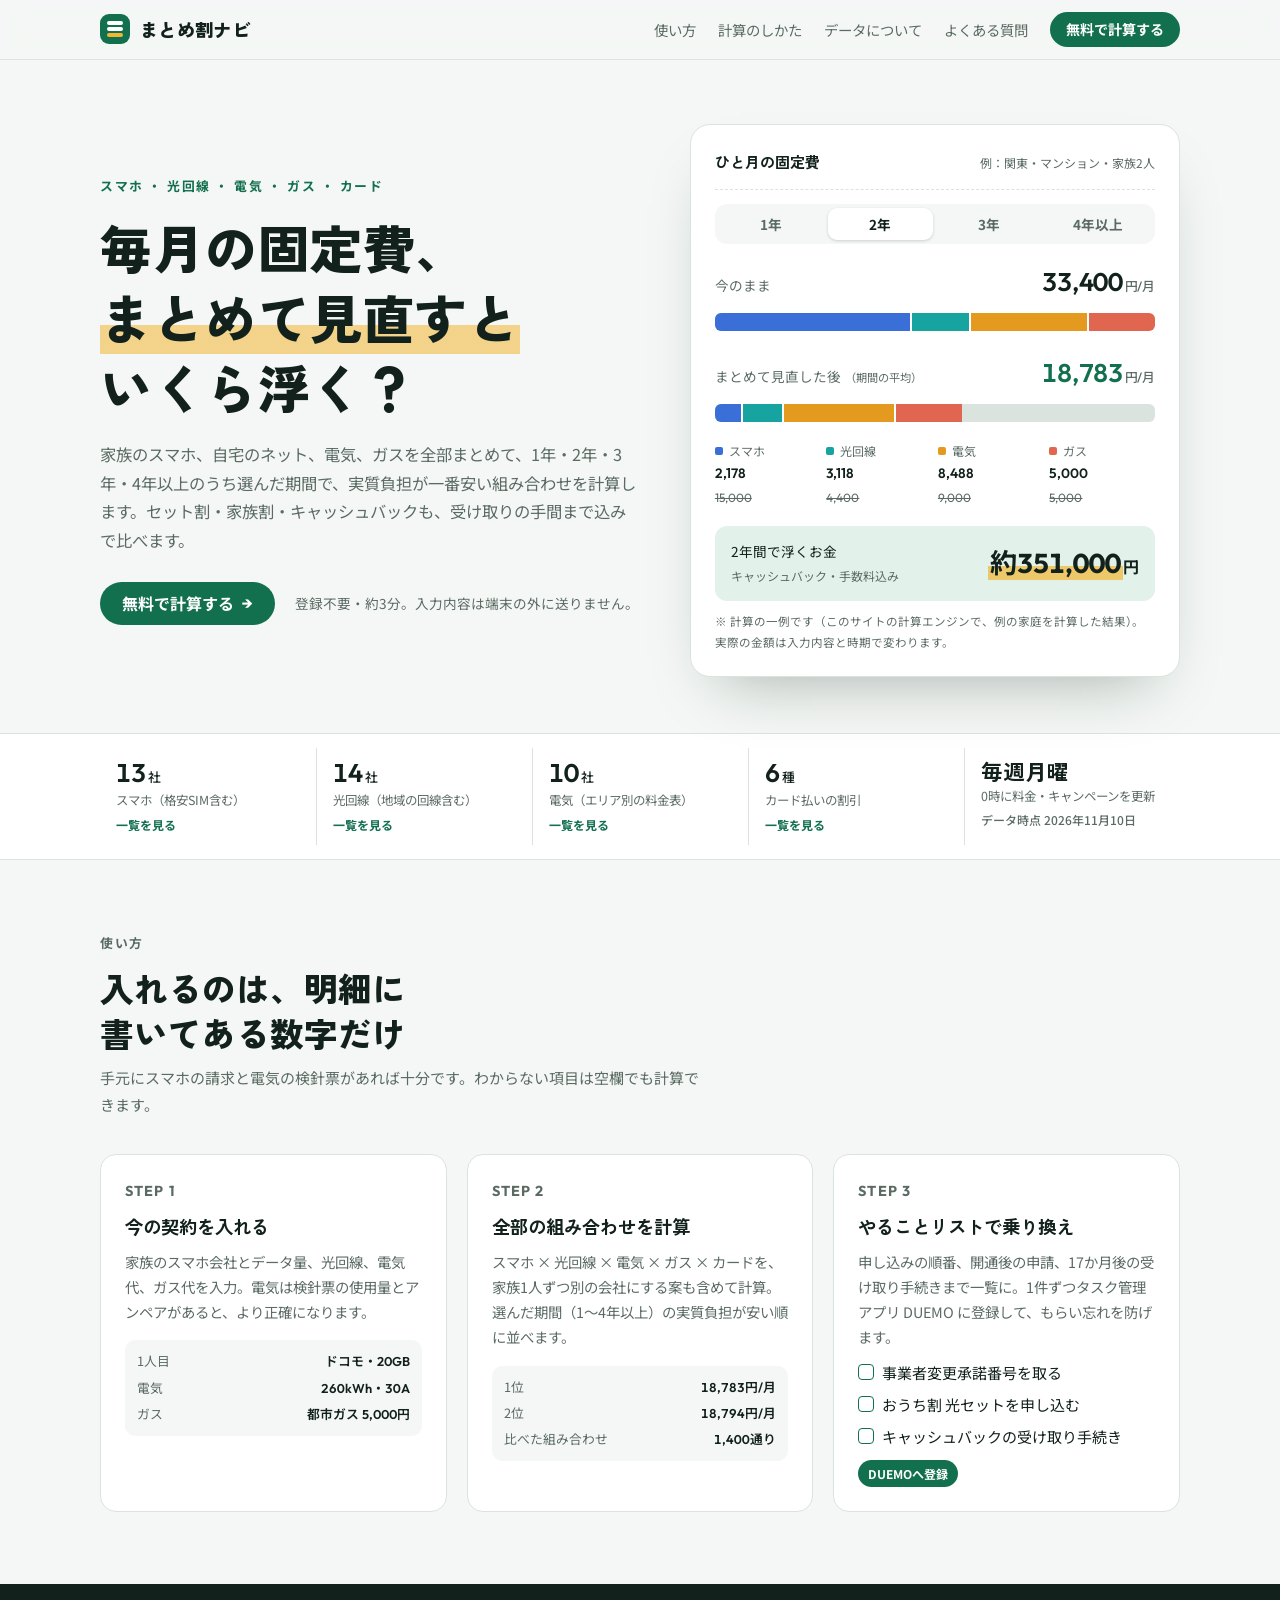
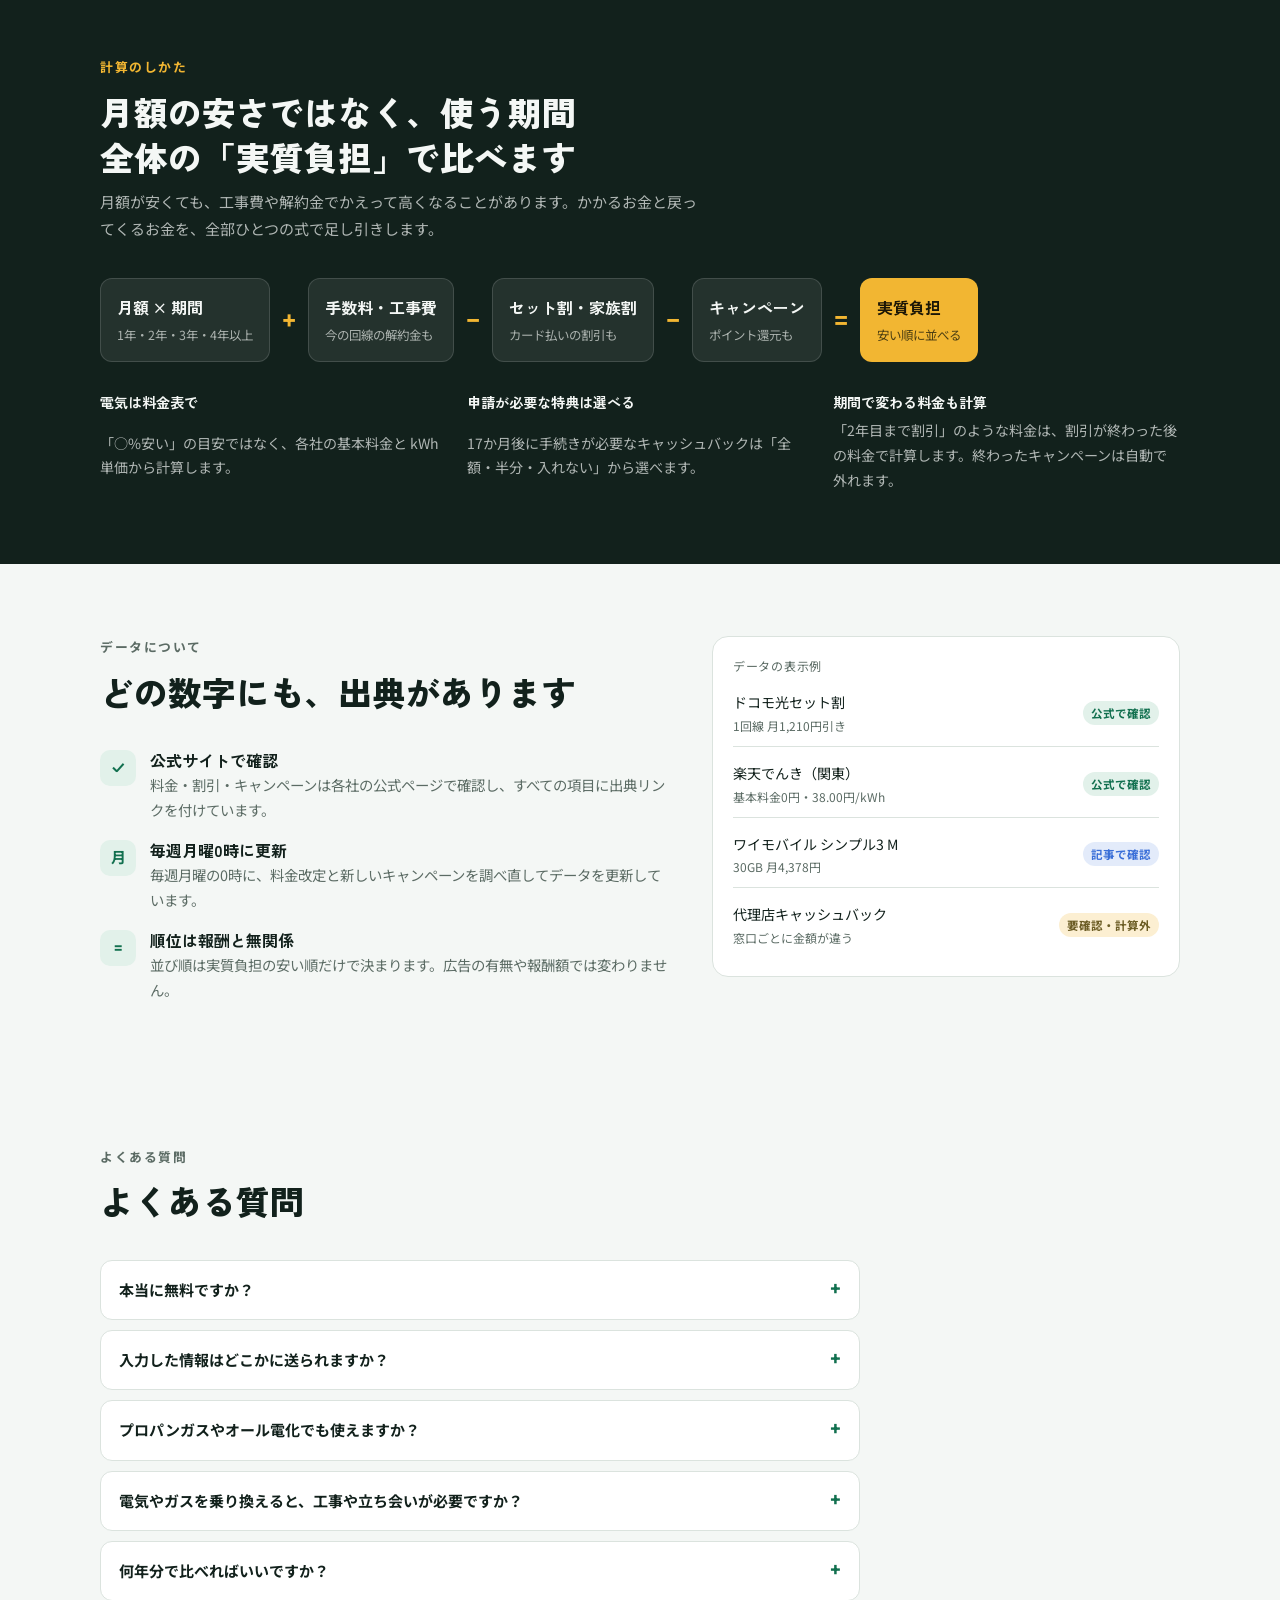
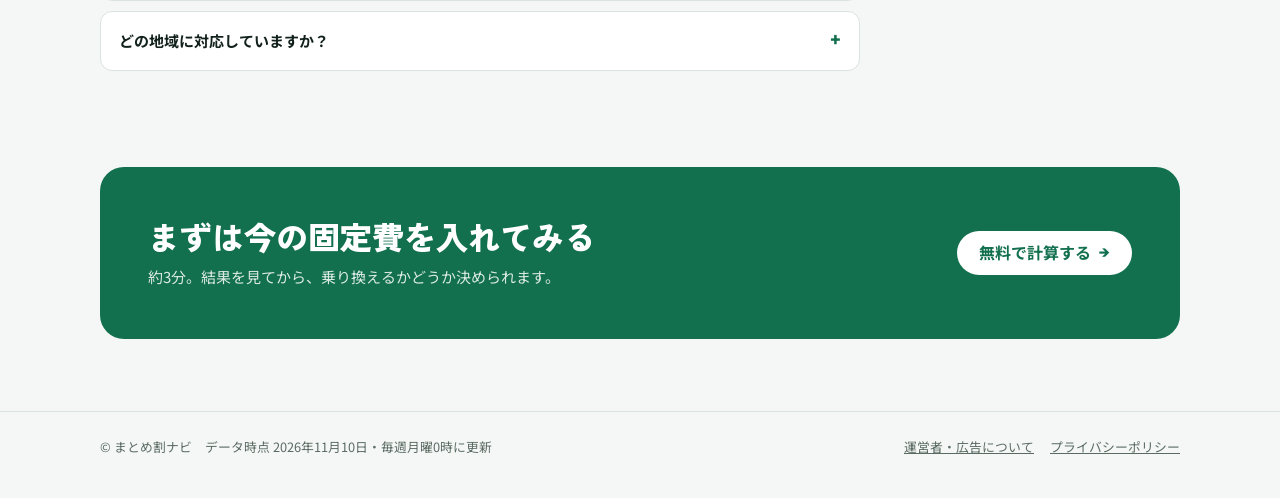
==== commit 76270550: "まとめ割ナビ：一覧の「閉じる」を直す・事務手数料を公式で確認して更新 トップページ - 会社一覧の「閉じる」を押しても閉じなかった（.reach-panel の display: grid が hid" ====
--- a/index.html
+++ b/index.html
@@ -242,6 +242,7 @@
 .reach-item em { font-style: normal; font-size: .75rem; color: var(--brand); font-weight: 700; }
 .reach-item.static em { color: var(--muted); font-weight: 500; }
 .reach-panel { grid-column: 1 / -1; margin-block: 6px 10px; padding: 18px 20px; border-radius: var(--radius); background: var(--paper); border: 1px solid var(--rule); display: grid; gap: 12px; }
+.reach-panel[hidden] { display: none; }
 .reach-panel h3 { font-size: 1rem; display: flex; justify-content: space-between; gap: 10px; align-items: baseline; }
 .reach-panel h3 button { border: 0; background: transparent; color: var(--muted); font: inherit; font-size: .85rem; cursor: pointer; }
 .co-list { display: grid; grid-template-columns: repeat(auto-fill, minmax(200px, 1fr)); gap: 8px; margin: 0; padding: 0; list-style: none; }
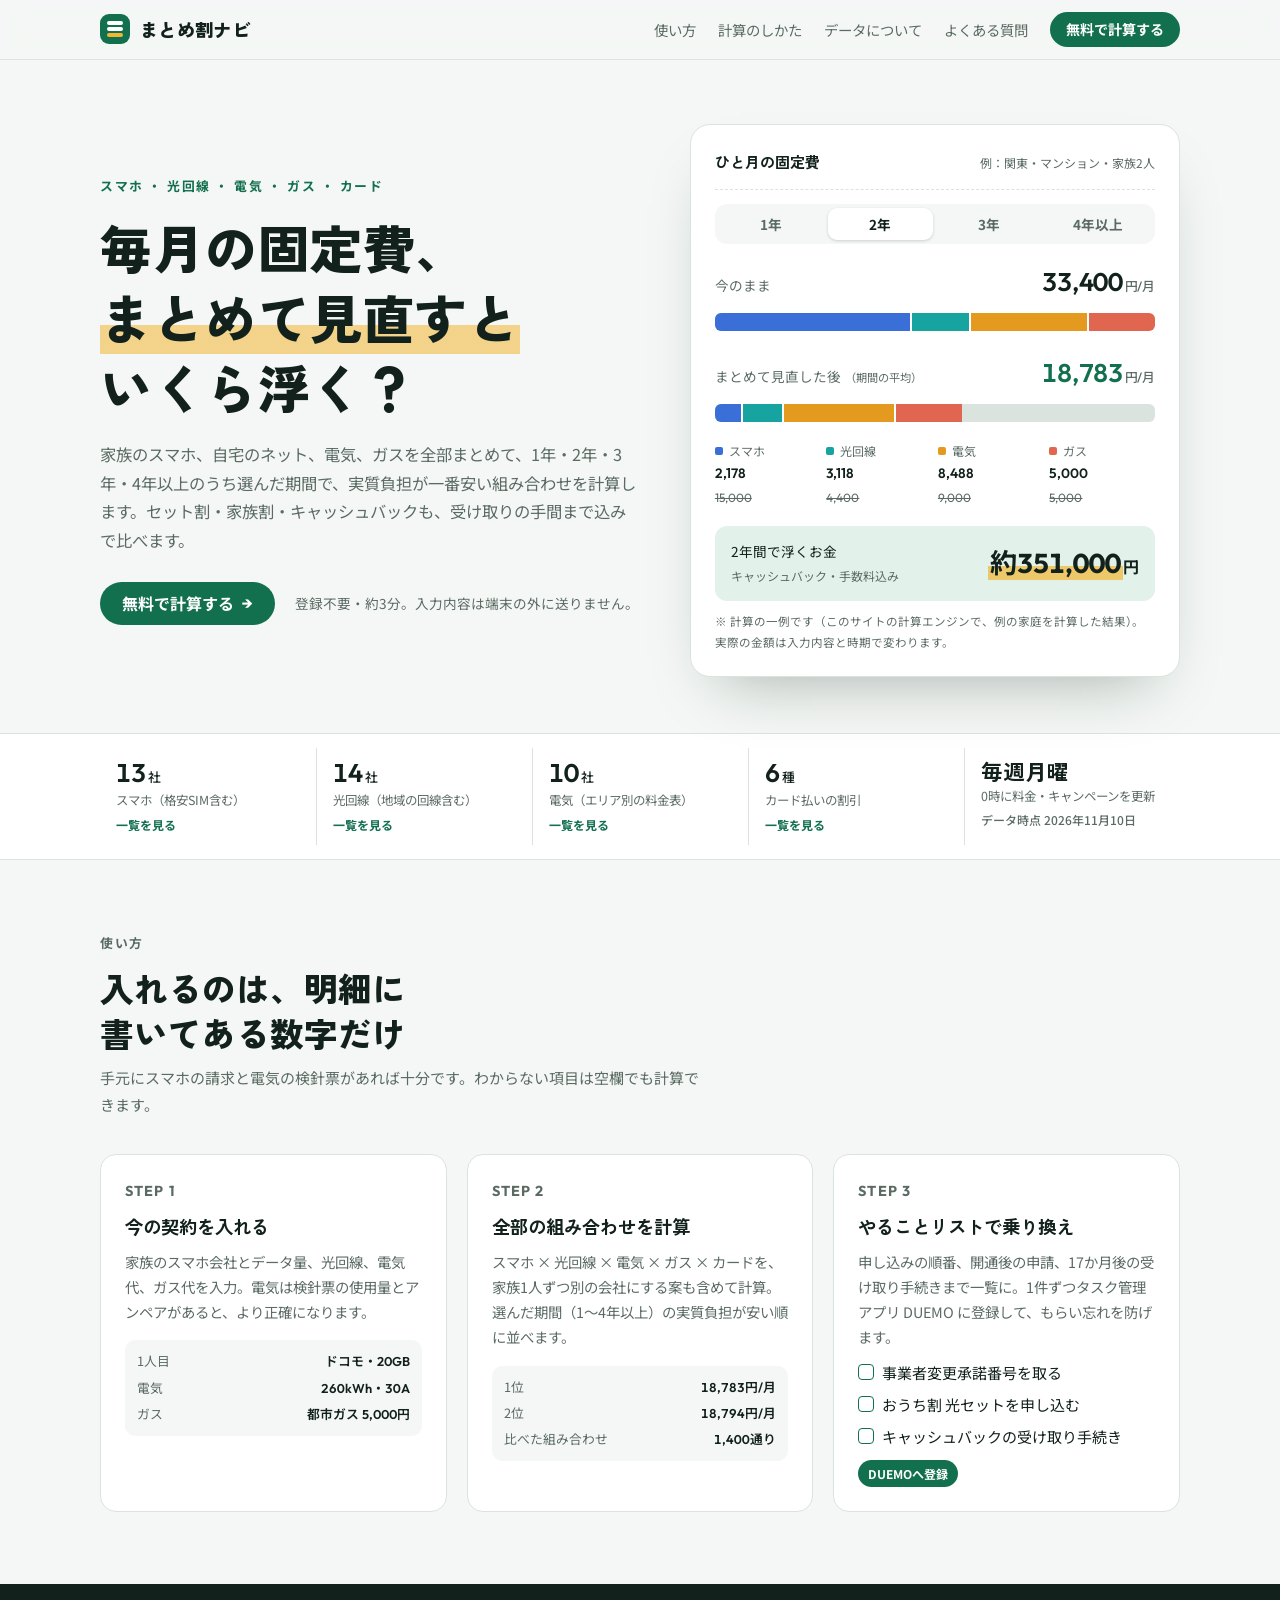
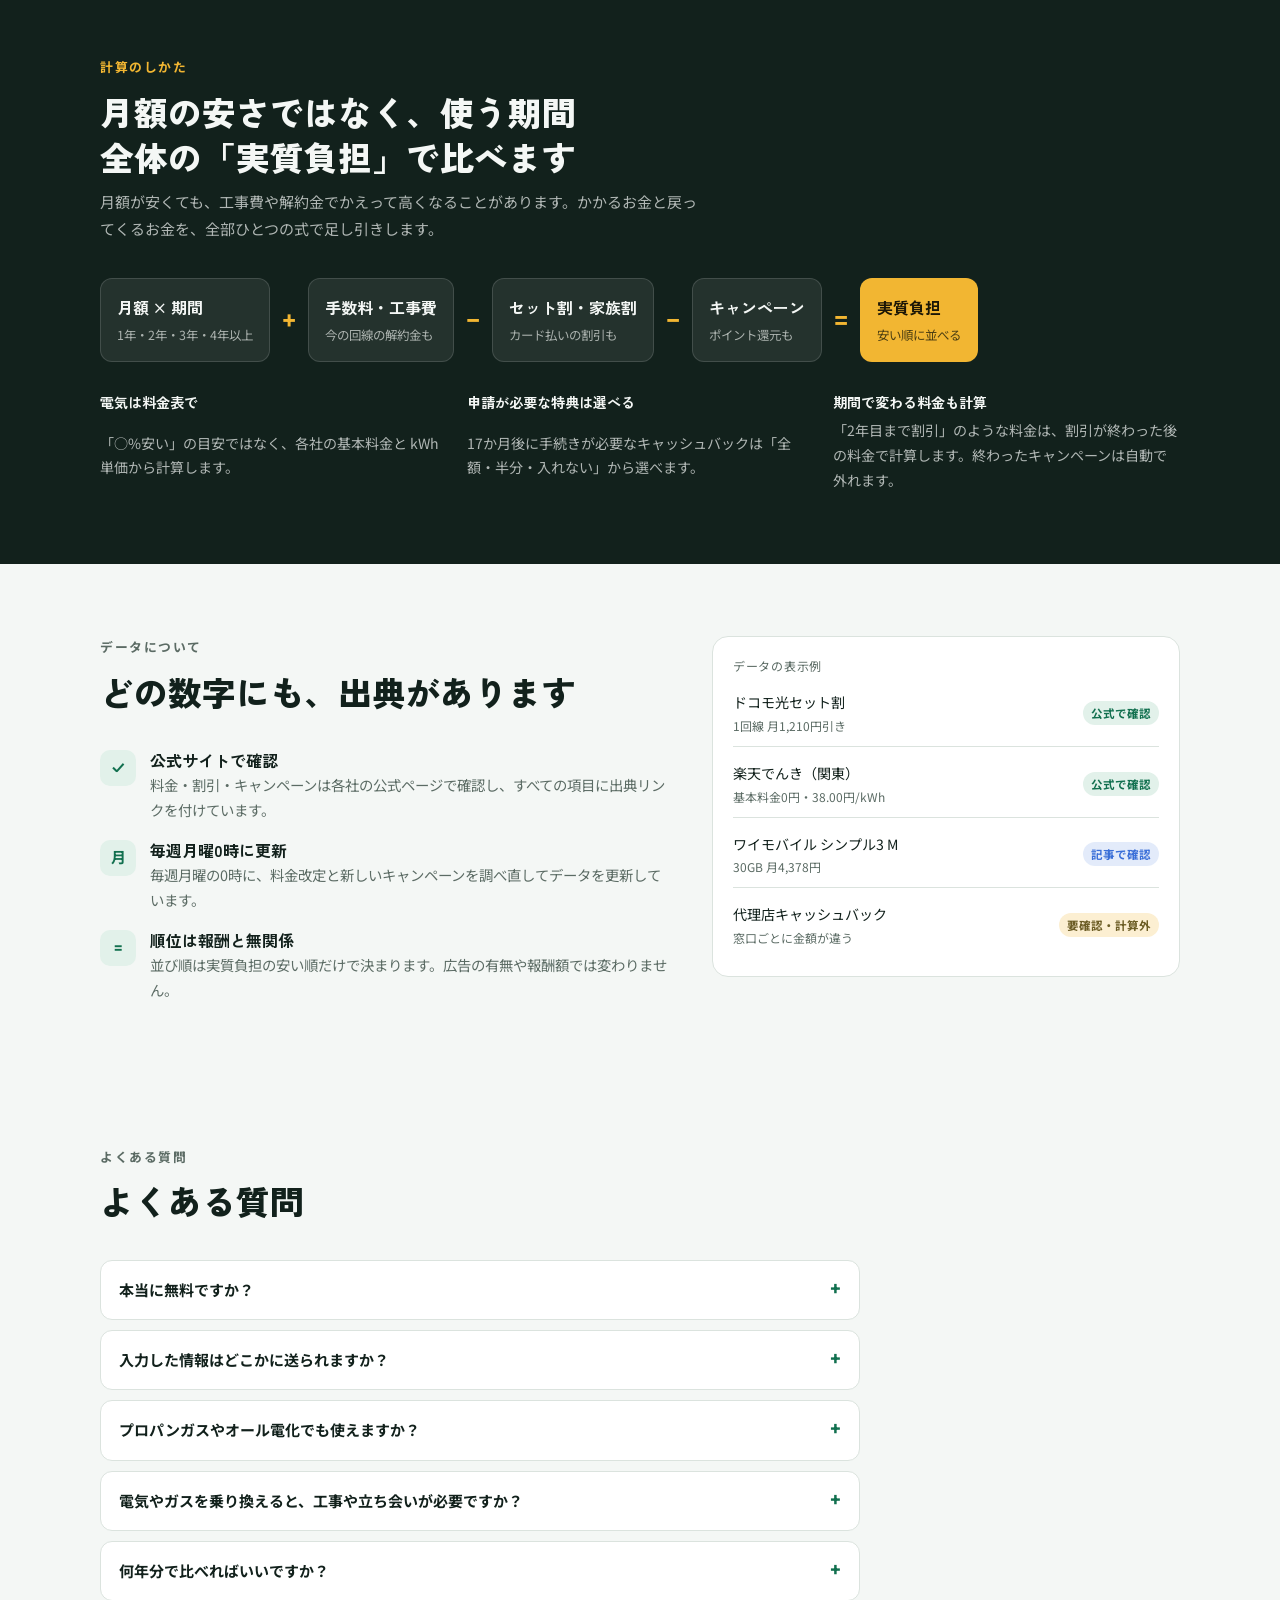
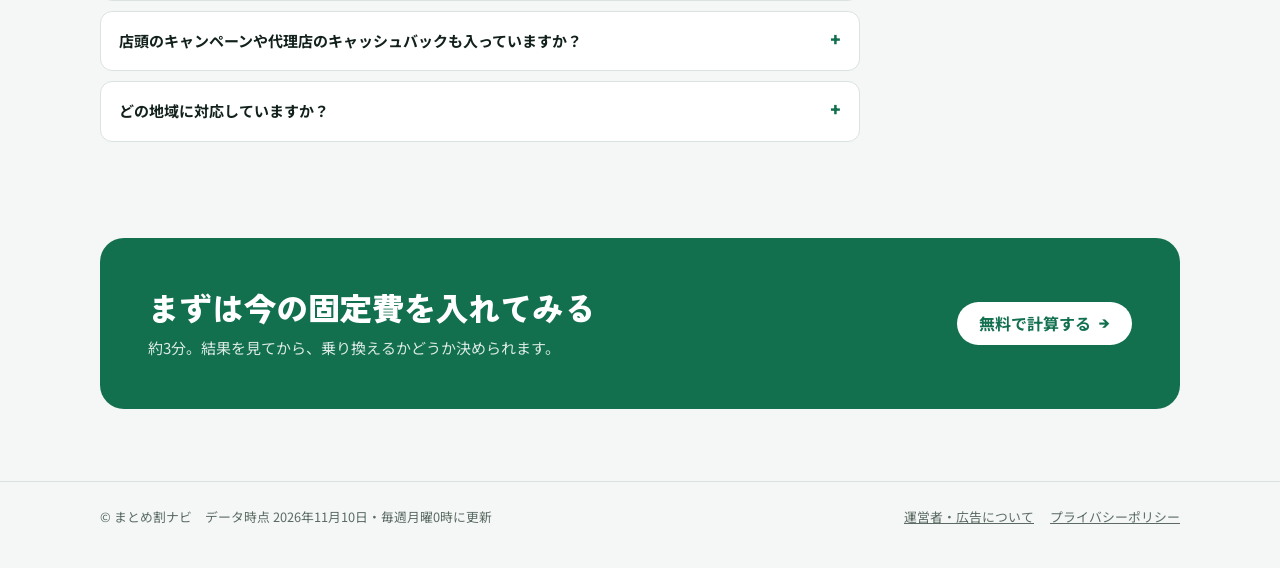
==== commit d1e79856: "まとめ割ナビ：店頭限定・申込窓口独自のキャッシュバックは計算外と注意書きを追加 - 計算ツール上部の注意書き（data.js の notice）に、店頭限定のキャンペーンや代理店・家電量販店などの独自" ====
--- a/index.html
+++ b/index.html
@@ -435,6 +435,7 @@
         <details><summary>プロパンガスやオール電化でも使えますか？</summary><p>使えます。プロパンガスは会社ごとの料金が公表されていないことが多いため、今の金額のまま計算し、スマホ・光回線・電気の見直し分を出します。</p></details>
         <details><summary>電気やガスを乗り換えると、工事や立ち会いが必要ですか？</summary><p>一般的な家庭の電気・都市ガスの切り替えは、新しい会社に申し込むだけで、今の会社への解約連絡も不要です。必要な手続きは、結果の「やることリスト」に順番に出ます。</p></details>
         <details><summary>何年分で比べればいいですか？</summary><p>次に見直すまでの期間に合わせて選んでください。1年・2年・3年・4年以上から選べます。キャッシュバックや工事費のように最初だけかかるお金は、期間が長いほど1か月あたりの影響が小さくなります。</p></details>
+        <details><summary>店頭のキャンペーンや代理店のキャッシュバックも入っていますか？</summary><p>入っていません。計算に入れているのは、各社の公式サイトで公開されている料金・割引・キャンペーンだけです。店頭限定のキャンペーンや、代理店・家電量販店などの申込窓口が独自に出すキャッシュバックは、窓口ごとに金額や条件が違い、ネットで調べても出てこないものも多いためです。お店で案内された特典がある場合は、その分さらに安くなることがあります（オプション加入などの条件もあわせて確認してください）。</p></details>
         <details><summary>どの地域に対応していますか？</summary><p>全国のスマホと光回線、沖縄を除く全国の電気（エリア別の料金表）に対応しています。地域の光回線（eo光・コミュファ光・ピカラ光・メガ・エッグ・BBIQ）も比べます。</p></details>
       </div>
     </div>
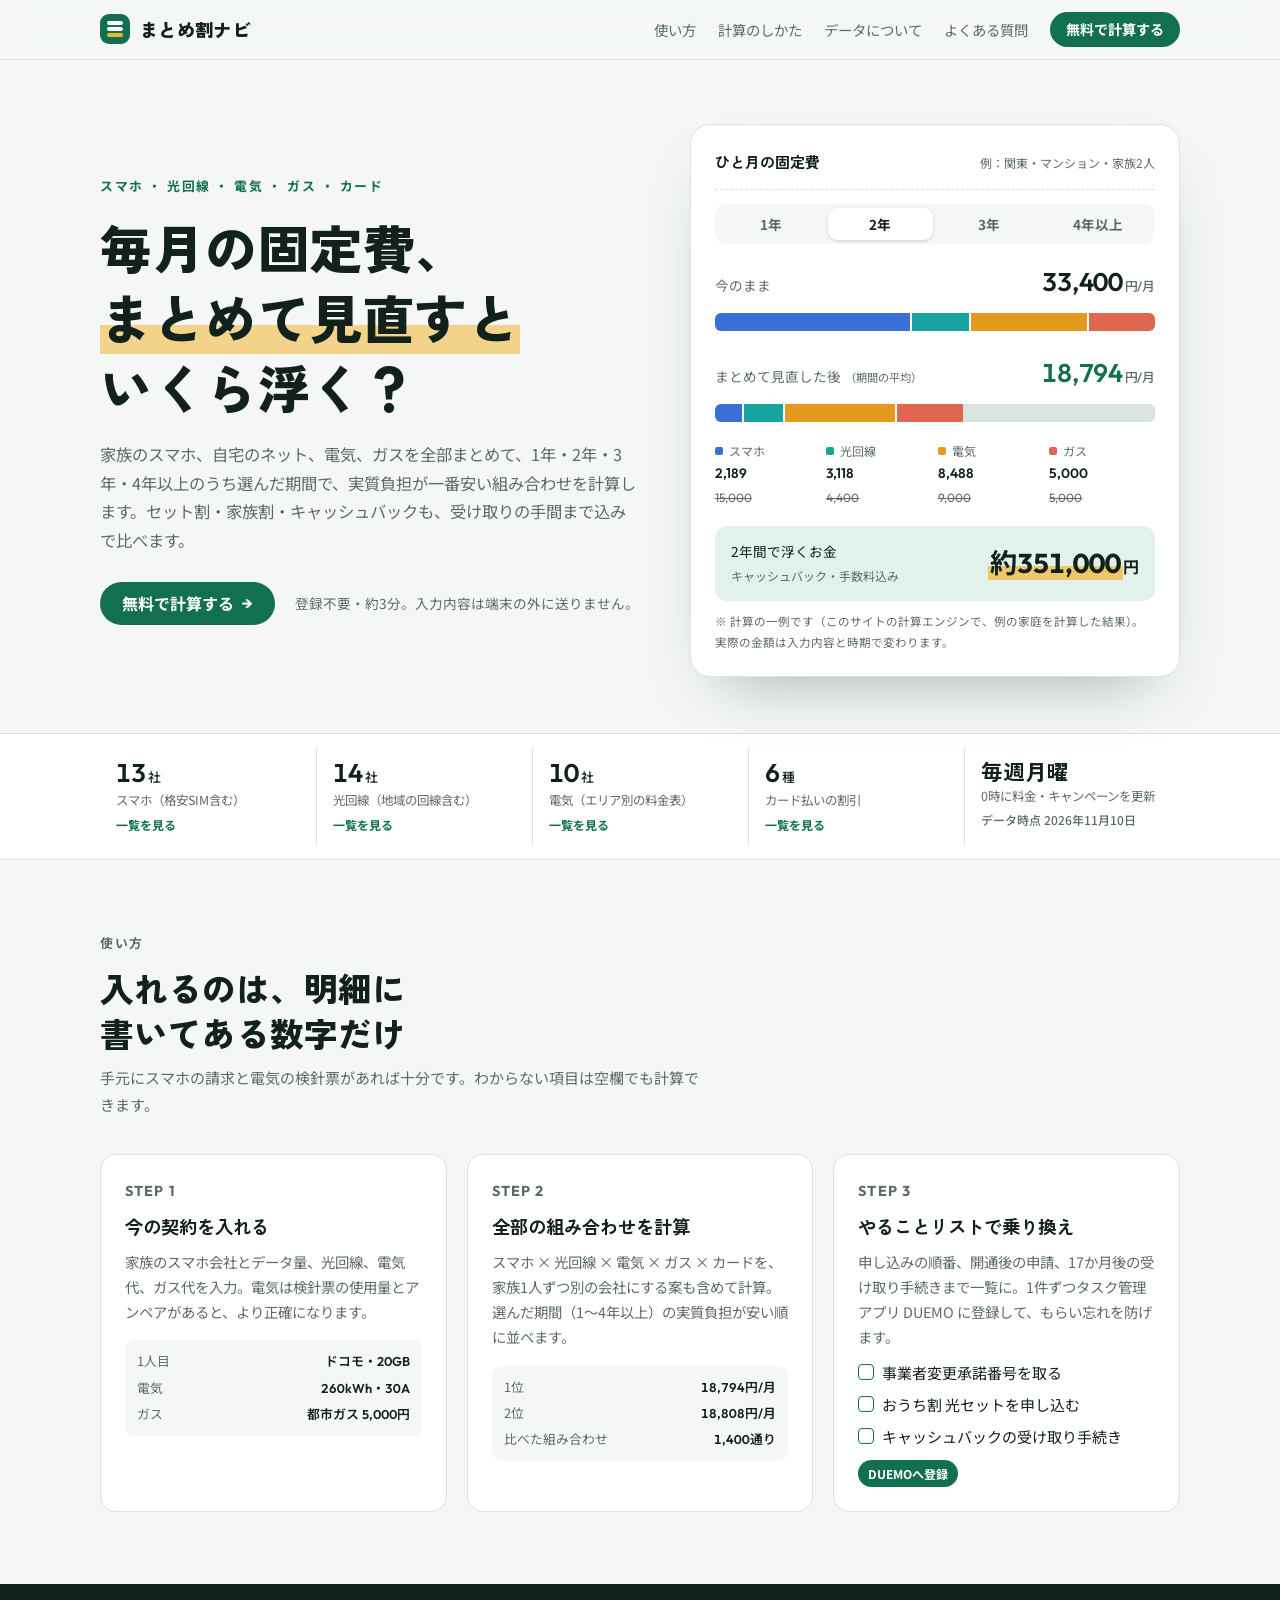
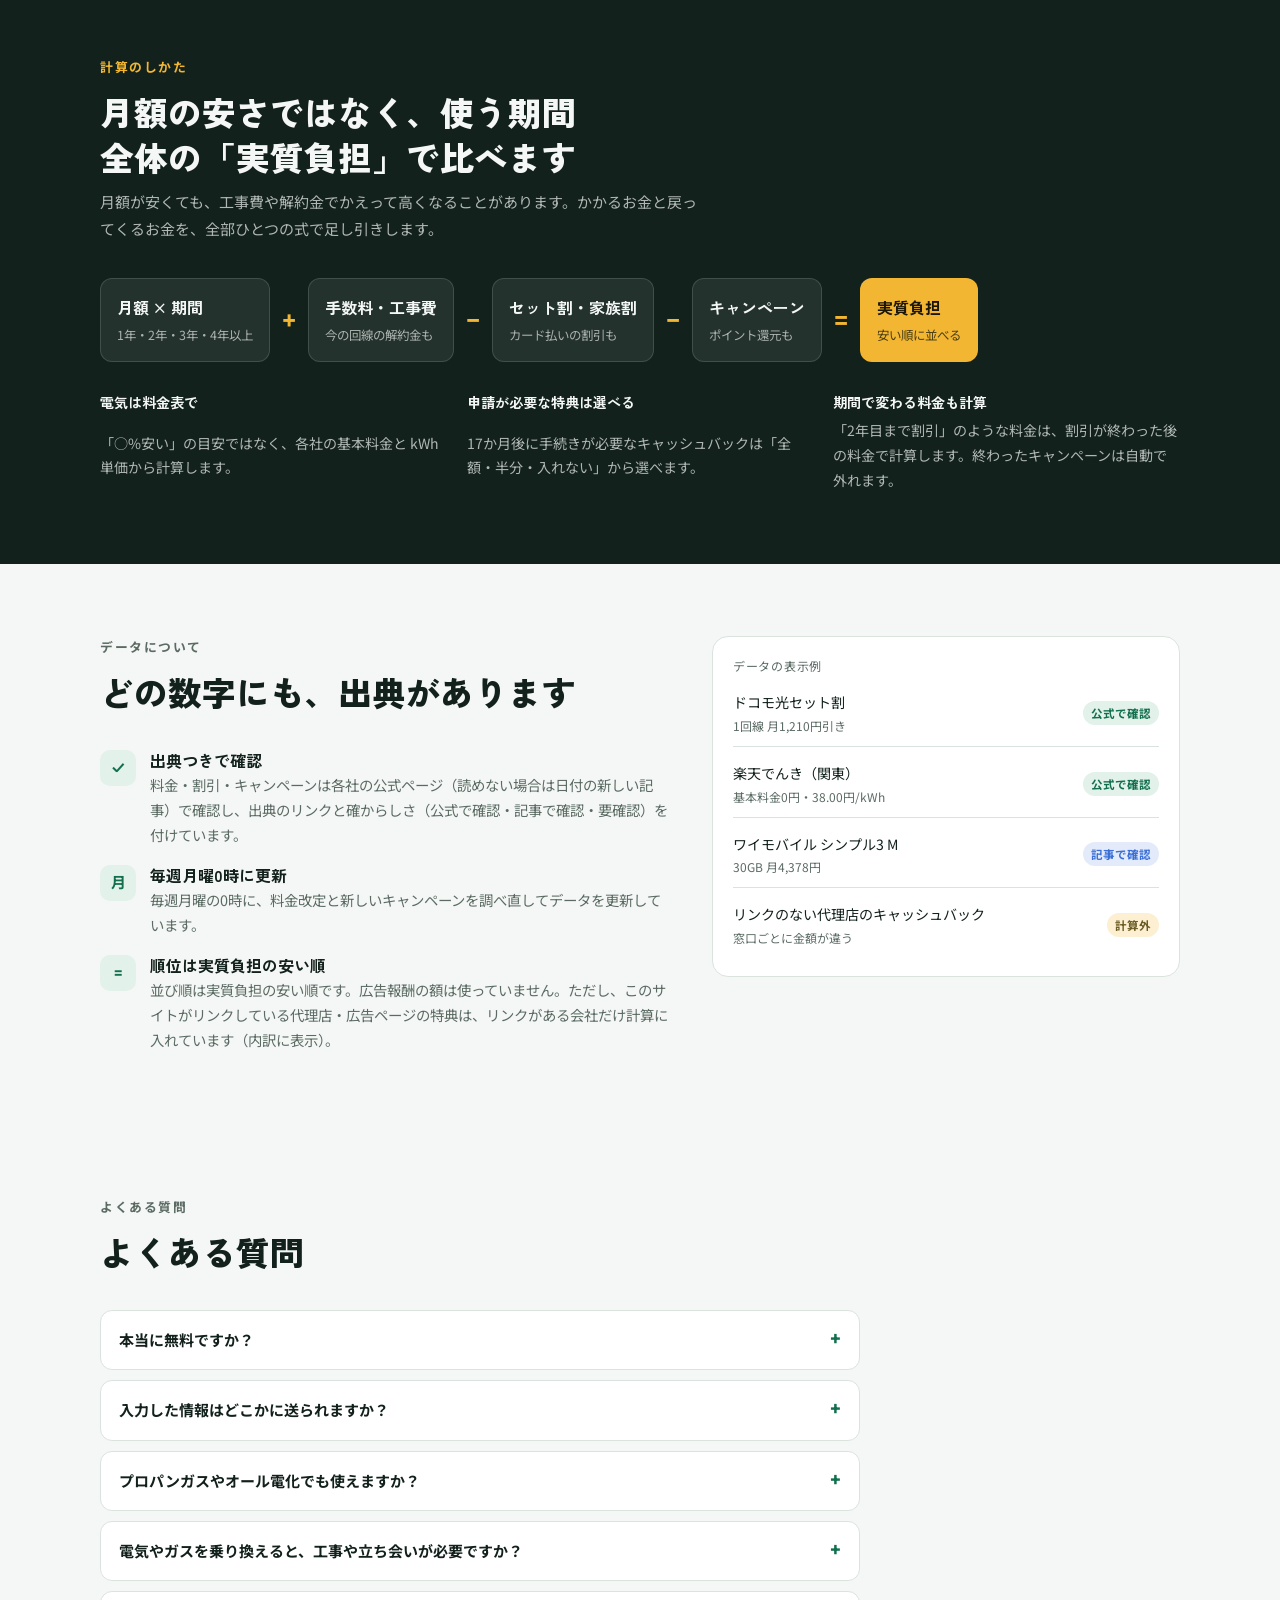
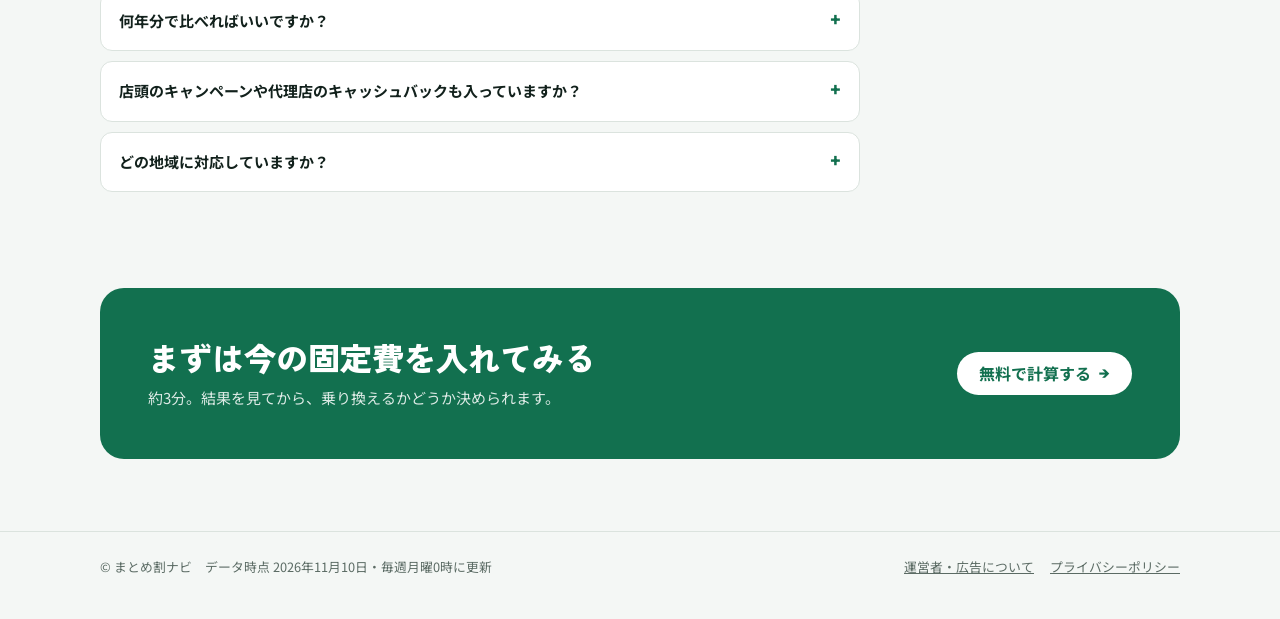
==== commit 31a8c37a: "6人チェックの指摘を反映：計算（今のままの人に新規割引を付けない・解約金負担が設定に従う・家族の一部まとめも比較・プラン選びに特典を反映・楽天銀行は家族で1回）、データ（auひかり改定と電話条件・ソフ" ====
--- a/index.html
+++ b/index.html
@@ -408,9 +408,9 @@
           <h2>どの数字にも、出典があります</h2>
         </div>
         <div class="trust-list">
-          <div class="trust-item"><span class="trust-icon">✓</span><div><h3>公式サイトで確認</h3><p>料金・割引・キャンペーンは各社の公式ページで確認し、すべての項目に出典リンクを付けています。</p></div></div>
+          <div class="trust-item"><span class="trust-icon">✓</span><div><h3>出典つきで確認</h3><p>料金・割引・キャンペーンは各社の公式ページ（読めない場合は日付の新しい記事）で確認し、出典のリンクと確からしさ（公式で確認・記事で確認・要確認）を付けています。</p></div></div>
           <div class="trust-item"><span class="trust-icon">月</span><div><h3>毎週月曜0時に更新</h3><p>毎週月曜の0時に、料金改定と新しいキャンペーンを調べ直してデータを更新しています。</p></div></div>
-          <div class="trust-item"><span class="trust-icon">=</span><div><h3>順位は報酬と無関係</h3><p>並び順は実質負担の安い順だけで決まります。広告の有無や報酬額では変わりません。</p></div></div>
+          <div class="trust-item"><span class="trust-icon">=</span><div><h3>順位は実質負担の安い順</h3><p>並び順は実質負担の安い順です。広告報酬の額は使っていません。ただし、このサイトがリンクしている代理店・広告ページの特典は、リンクがある会社だけ計算に入れています（内訳に表示）。</p></div></div>
         </div>
       </div>
       <div class="source-card" aria-label="出典表示の例">
@@ -418,7 +418,7 @@
         <div class="src-row"><p class="name">ドコモ光セット割<small>1回線 月1,210円引き</small></p><span class="badge ok">公式で確認</span></div>
         <div class="src-row"><p class="name">楽天でんき（関東）<small>基本料金0円・38.00円/kWh</small></p><span class="badge ok">公式で確認</span></div>
         <div class="src-row"><p class="name">ワイモバイル シンプル3 M<small>30GB 月4,378円</small></p><span class="badge mid">記事で確認</span></div>
-        <div class="src-row"><p class="name">代理店キャッシュバック<small>窓口ごとに金額が違う</small></p><span class="badge low">要確認・計算外</span></div>
+        <div class="src-row"><p class="name">リンクのない代理店のキャッシュバック<small>窓口ごとに金額が違う</small></p><span class="badge low">計算外</span></div>
       </div>
     </div>
   </section>
@@ -430,12 +430,12 @@
         <h2>よくある質問</h2>
       </div>
       <div class="faq">
-        <details><summary>本当に無料ですか？</summary><p>無料です。会員登録もいりません。サイトはアフィリエイト広告で運営していますが、おすすめの順位は広告報酬と関係なく、実質負担の安い順です。</p></details>
+        <details><summary>本当に無料ですか？</summary><p>無料です。会員登録もいりません。サイトはアフィリエイト広告で運営しています。順位は実質負担の安い順で、広告報酬の額は使っていません（リンク先の代理店・広告ページの特典は、リンクがある会社だけ計算に入れています）。</p></details>
         <details><summary>入力した情報はどこかに送られますか？</summary><p>送りません。計算はお使いの端末のブラウザの中だけで行い、入力内容は次に開いたときのために端末に保存されるだけです。</p></details>
         <details><summary>プロパンガスやオール電化でも使えますか？</summary><p>使えます。プロパンガスは会社ごとの料金が公表されていないことが多いため、今の金額のまま計算し、スマホ・光回線・電気の見直し分を出します。</p></details>
         <details><summary>電気やガスを乗り換えると、工事や立ち会いが必要ですか？</summary><p>一般的な家庭の電気・都市ガスの切り替えは、新しい会社に申し込むだけで、今の会社への解約連絡も不要です。必要な手続きは、結果の「やることリスト」に順番に出ます。</p></details>
         <details><summary>何年分で比べればいいですか？</summary><p>次に見直すまでの期間に合わせて選んでください。1年・2年・3年・4年以上から選べます。キャッシュバックや工事費のように最初だけかかるお金は、期間が長いほど1か月あたりの影響が小さくなります。</p></details>
-        <details><summary>店頭のキャンペーンや代理店のキャッシュバックも入っていますか？</summary><p>入っていません。計算に入れているのは、各社の公式サイトで公開されている料金・割引・キャンペーンだけです。店頭限定のキャンペーンや、代理店・家電量販店などの申込窓口が独自に出すキャッシュバックは、窓口ごとに金額や条件が違い、ネットで調べても出てこないものも多いためです。お店で案内された特典がある場合は、その分さらに安くなることがあります（オプション加入などの条件もあわせて確認してください）。</p></details>
+        <details><summary>店頭のキャンペーンや代理店のキャッシュバックも入っていますか？</summary><p>基本は、各社の公式サイトで公開されている料金・割引・キャンペーンで計算しています。代理店のキャッシュバックは、このサイトがリンクしている代理店・広告ページのもの（有料オプションなしでもらえる金額だけ）を計算に入れ、内訳に代理店名を表示しています。それ以外の代理店・家電量販店・店頭限定のキャンペーンは、窓口ごとに金額や条件が違い、ネットで調べても出てこないものも多いため入れていません。お店で案内された特典がある場合は、その分さらに安くなることがあります（オプション加入などの条件もあわせて確認してください）。</p></details>
         <details><summary>どの地域に対応していますか？</summary><p>全国のスマホと光回線、沖縄を除く全国の電気（エリア別の料金表）に対応しています。地域の光回線（eo光・コミュファ光・ピカラ光・メガ・エッグ・BBIQ）も比べます。</p></details>
       </div>
     </div>
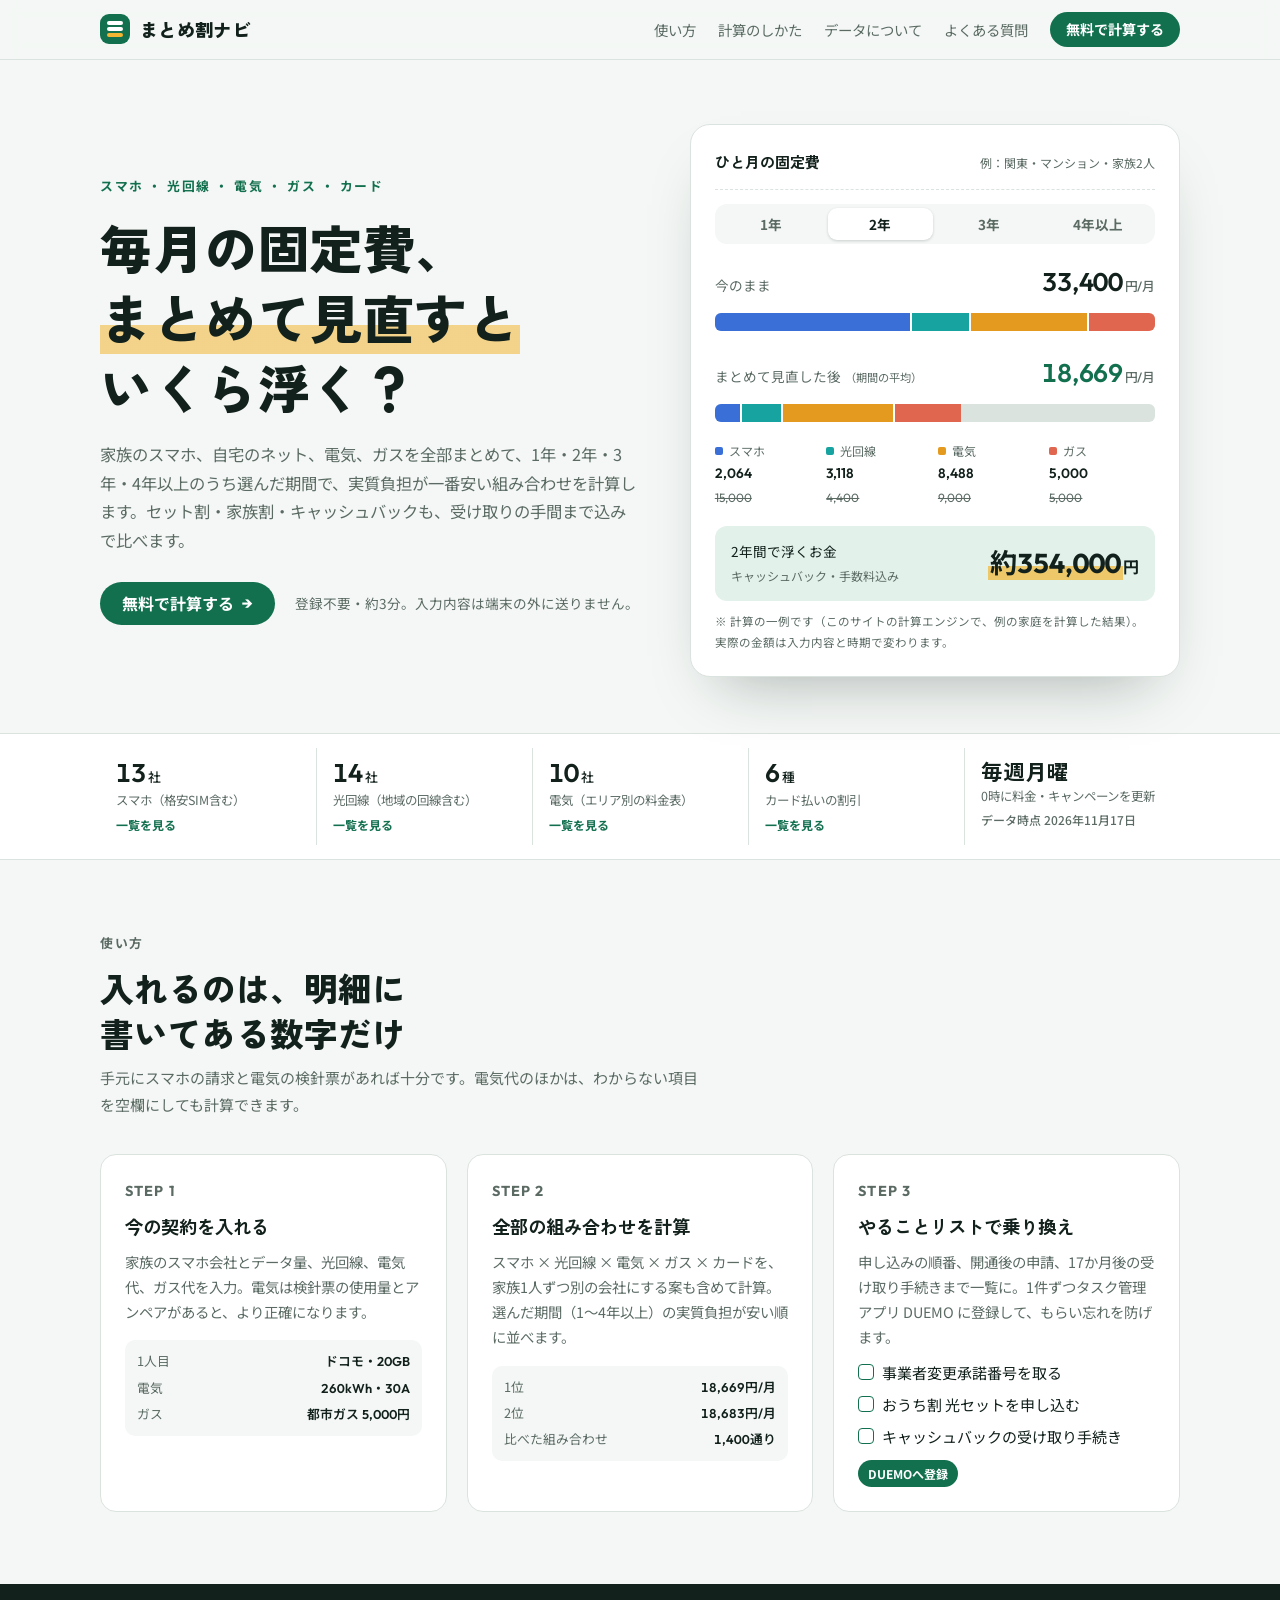
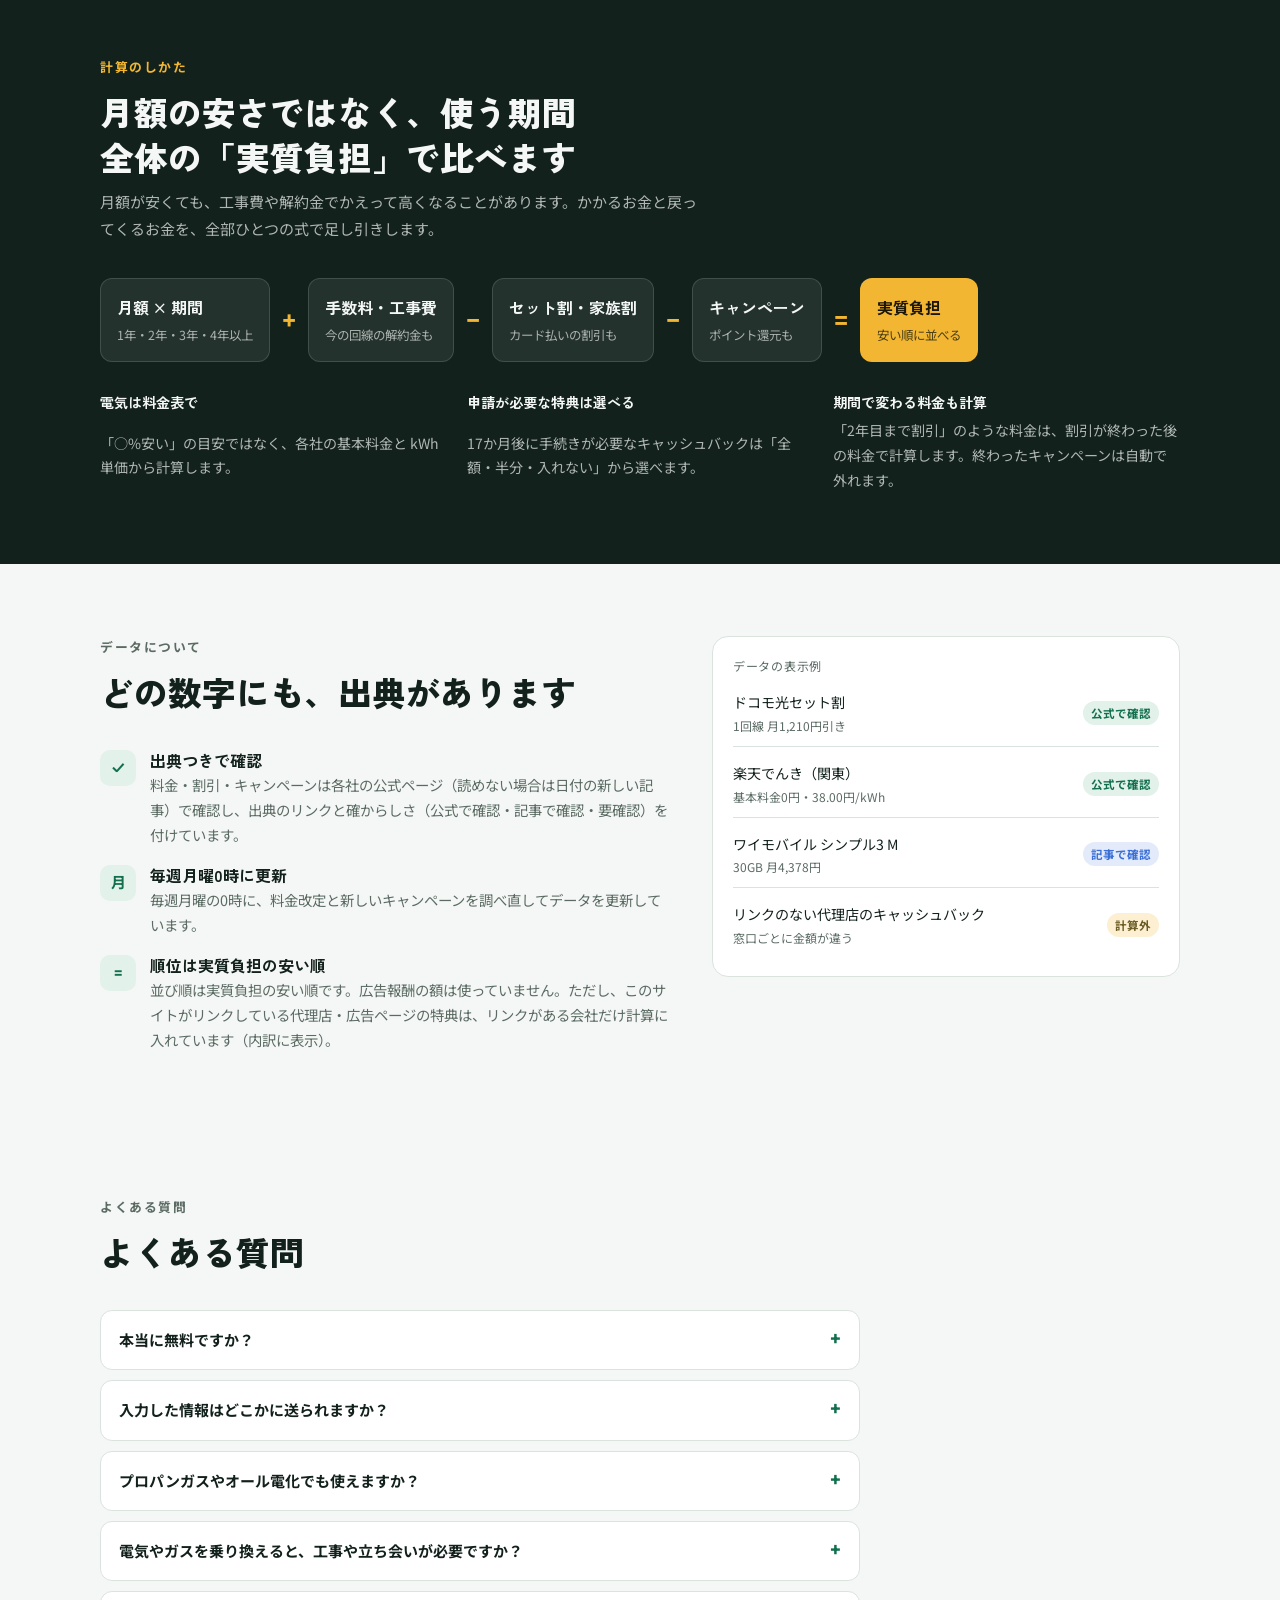
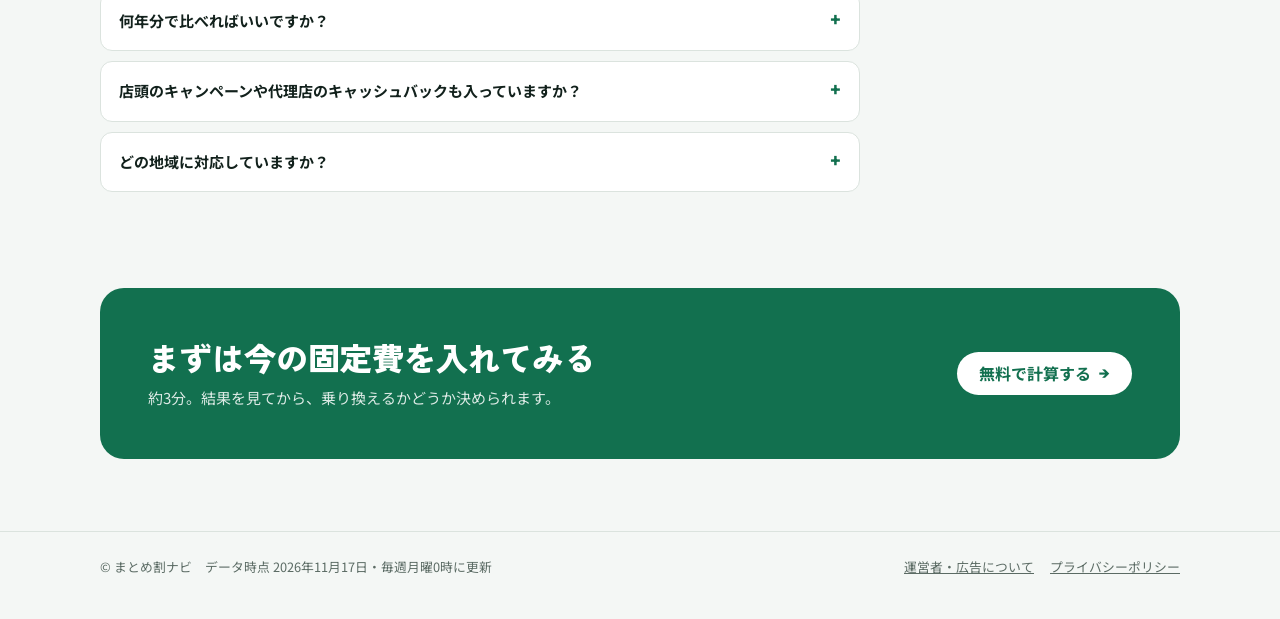
==== commit e1292f38: "3回目チェックの指摘を反映：楽天銀行の特典は18日10時締切のため17日までで計算・最初にやることの期限は同じ会社の申込だけに合わせる・NURO光広告ページの手数料割引・東京の燃料費調整額で使用量を推" ====
--- a/index.html
+++ b/index.html
@@ -336,7 +336,7 @@
       <div class="sec-head">
         <p class="eyebrow">使い方</p>
         <h2>入れるのは、明細に書いてある数字だけ</h2>
-        <p>手元にスマホの請求と電気の検針票があれば十分です。わからない項目は空欄でも計算できます。</p>
+        <p>手元にスマホの請求と電気の検針票があれば十分です。電気代のほかは、わからない項目を空欄にしても計算できます。</p>
       </div>
       <div class="steps">
         <article class="step">
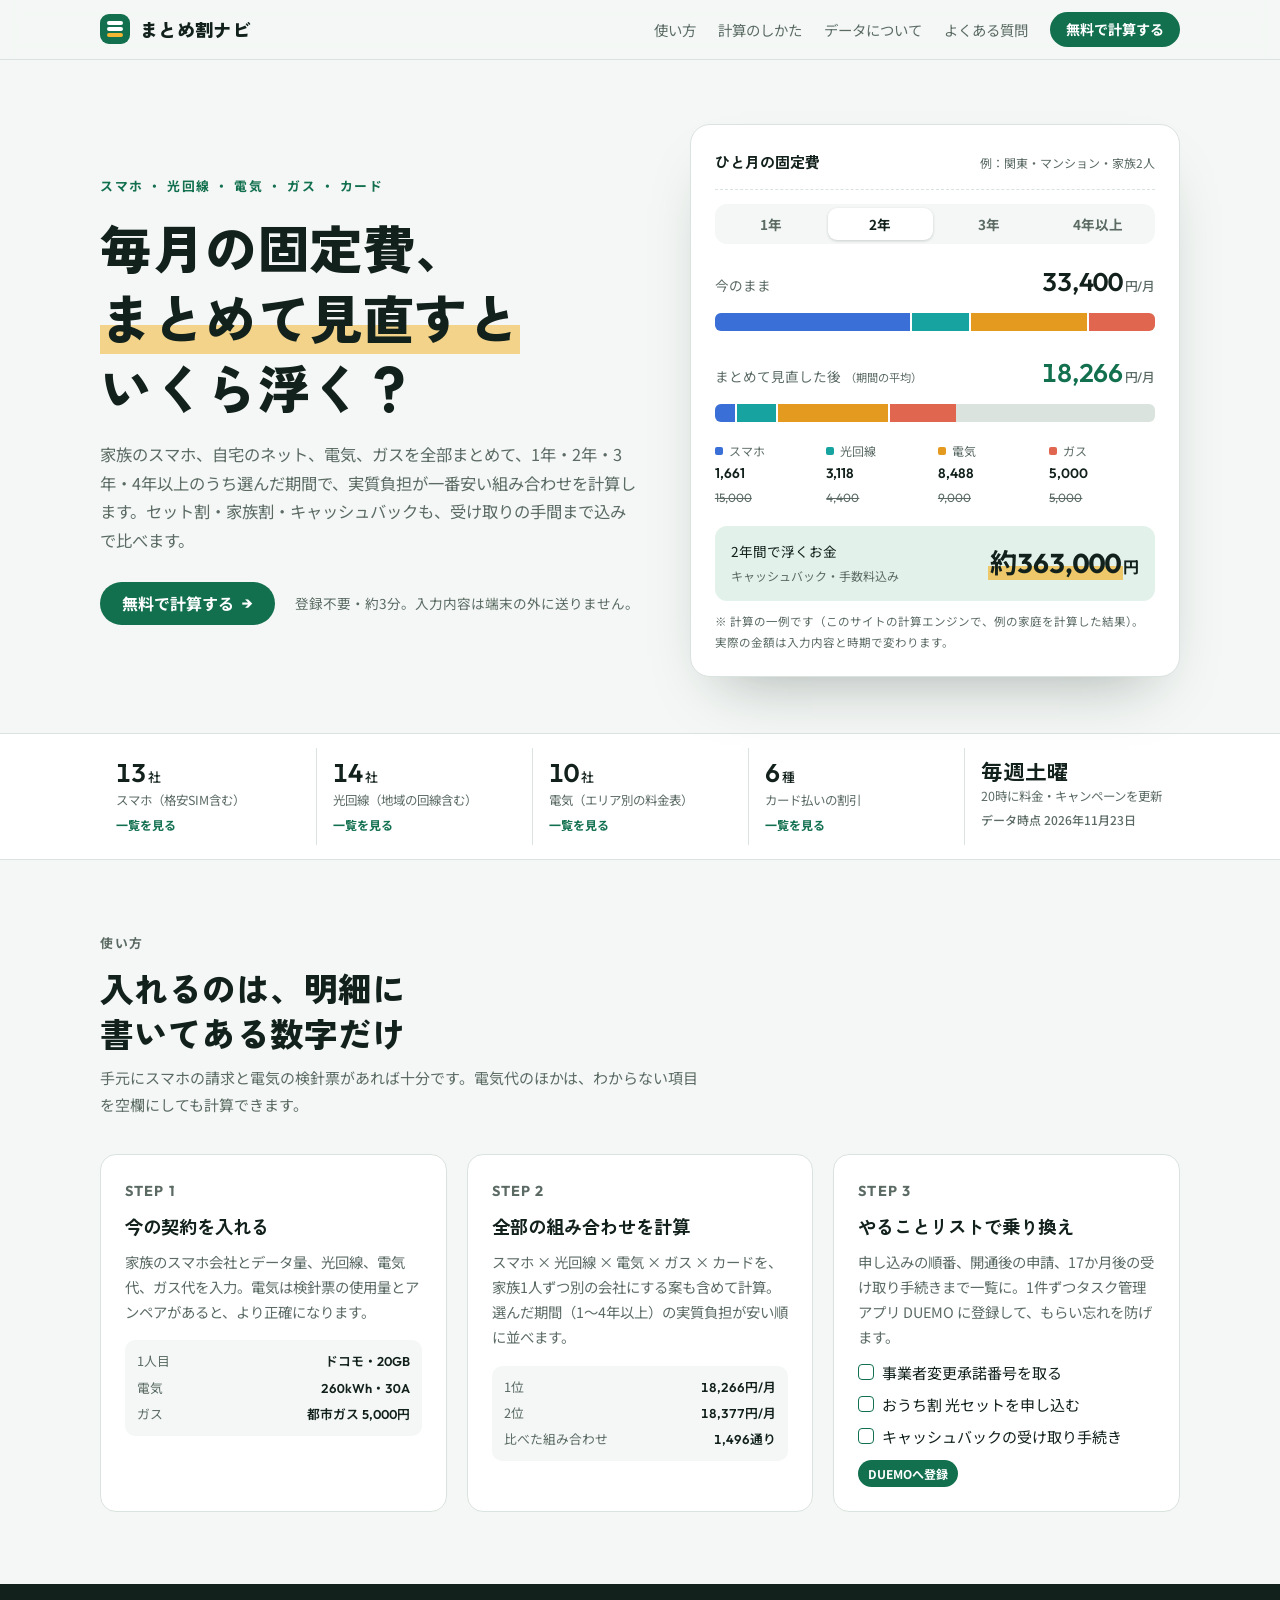
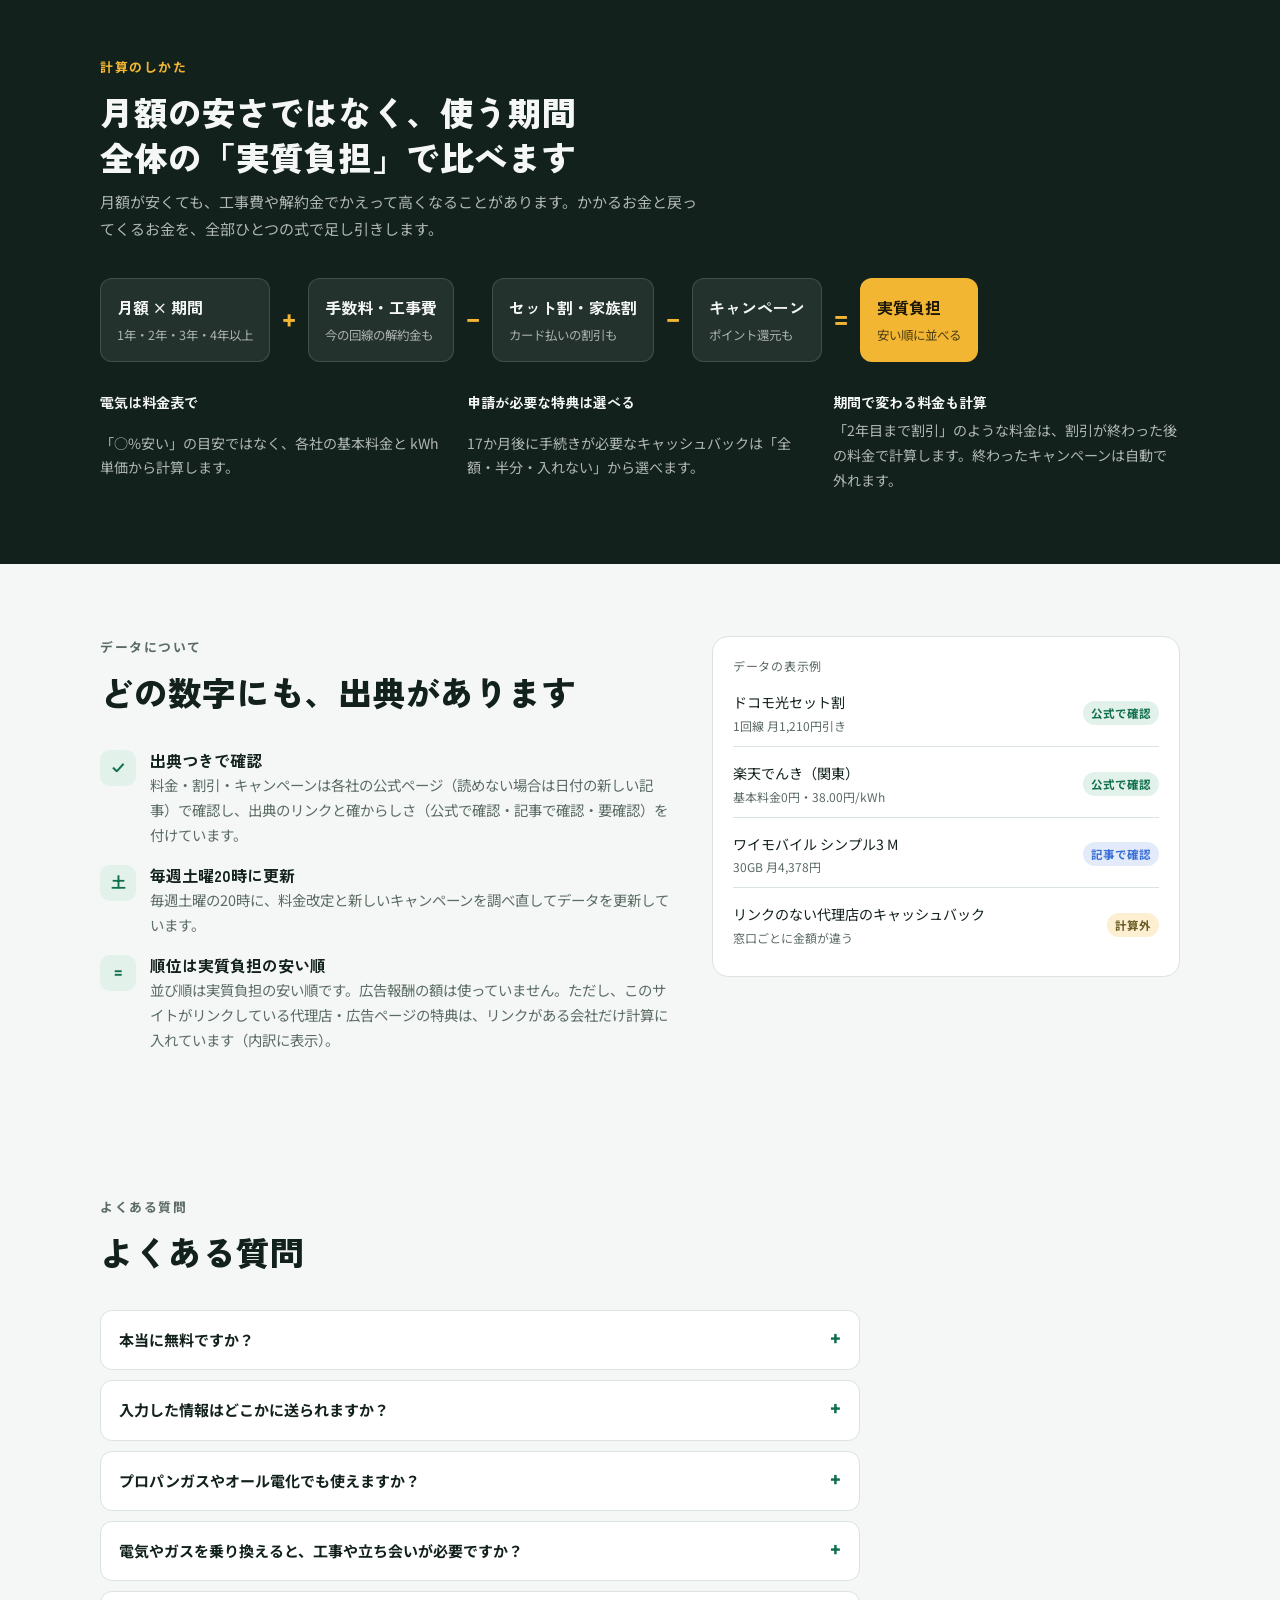
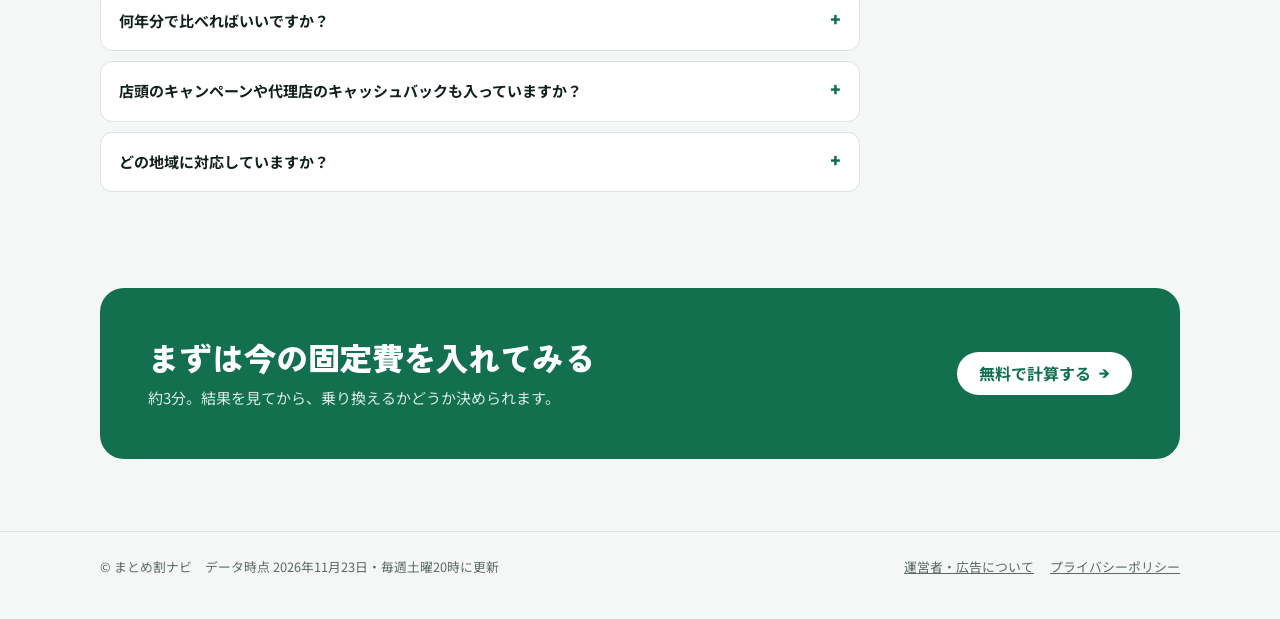
==== commit 7eb474cb: "更新日時の表記を「毎週月曜0時」から「毎週土曜20時」に変更 変更前：毎週月曜0時に更新（月1回の総点検は第1月曜） 変更後：毎週土曜20時に更新（月1回の総点検は第1土曜） 対象：index.htm" ====
--- a/index.html
+++ b/index.html
@@ -7,7 +7,7 @@
 <meta name="claude:viewport-fit-sides" content="cover">
 <meta name="description" content="スマホ・光回線・電気・ガス・カードをまとめて見直し、1年〜4年以上の実質負担が一番安い組み合わせと乗り換えのやることリストを無料で計算します。">
 <meta property="og:title" content="まとめ割ナビ｜固定費をまとめて見直すと、いくら浮く？">
-<meta property="og:description" content="家族のスマホ・光回線・電気・ガス・カードを全部まとめて、実質負担が一番安い組み合わせを無料で計算。データは毎週月曜0時に更新。">
+<meta property="og:description" content="家族のスマホ・光回線・電気・ガス・カードを全部まとめて、実質負担が一番安い組み合わせを無料で計算。データは毎週土曜20時に更新。">
 <meta property="og:type" content="website">
 <meta name="twitter:card" content="summary">
 <link rel="preconnect" href="https://fonts.googleapis.com">
@@ -325,7 +325,7 @@
         <button type="button" class="reach-item" data-list="hikari" aria-expanded="false" aria-controls="reach-panel"><b class="num" id="cnt-hikari">14<small>社</small></b><span>光回線（地域の回線含む）</span><em>一覧を見る</em></button>
         <button type="button" class="reach-item" data-list="electric" aria-expanded="false" aria-controls="reach-panel"><b class="num" id="cnt-electric">9<small>社</small></b><span>電気（エリア別の料金表）</span><em>一覧を見る</em></button>
         <button type="button" class="reach-item" data-list="card" aria-expanded="false" aria-controls="reach-panel"><b class="num" id="cnt-card">6<small>種</small></b><span>カード払いの割引</span><em>一覧を見る</em></button>
-        <div class="reach-item static"><b>毎週月曜</b><span>0時に料金・キャンペーンを更新</span><em id="asof">データ時点 2026年11月10日</em></div>
+        <div class="reach-item static"><b>毎週土曜</b><span>20時に料金・キャンペーンを更新</span><em id="asof">データ時点 2026年11月10日</em></div>
         <div class="reach-panel" id="reach-panel" role="region" aria-label="比較している会社の一覧" hidden></div>
       </div>
     </div>
@@ -409,7 +409,7 @@
         </div>
         <div class="trust-list">
           <div class="trust-item"><span class="trust-icon">✓</span><div><h3>出典つきで確認</h3><p>料金・割引・キャンペーンは各社の公式ページ（読めない場合は日付の新しい記事）で確認し、出典のリンクと確からしさ（公式で確認・記事で確認・要確認）を付けています。</p></div></div>
-          <div class="trust-item"><span class="trust-icon">月</span><div><h3>毎週月曜0時に更新</h3><p>毎週月曜の0時に、料金改定と新しいキャンペーンを調べ直してデータを更新しています。</p></div></div>
+          <div class="trust-item"><span class="trust-icon">土</span><div><h3>毎週土曜20時に更新</h3><p>毎週土曜の20時に、料金改定と新しいキャンペーンを調べ直してデータを更新しています。</p></div></div>
           <div class="trust-item"><span class="trust-icon">=</span><div><h3>順位は実質負担の安い順</h3><p>並び順は実質負担の安い順です。広告報酬の額は使っていません。ただし、このサイトがリンクしている代理店・広告ページの特典は、リンクがある会社だけ計算に入れています（内訳に表示）。</p></div></div>
         </div>
       </div>
@@ -456,7 +456,7 @@
 
 <footer class="foot band">
   <div class="wrap">
-    <p>© まとめ割ナビ　<span id="foot-asof">データは毎週月曜0時に更新</span></p>
+    <p>© まとめ割ナビ　<span id="foot-asof">データは毎週土曜20時に更新</span></p>
     <nav aria-label="サイト情報"><a href="about.html">運営者・広告について</a><a href="privacy.html">プライバシーポリシー</a></nav>
   </div>
 </footer>
@@ -475,7 +475,7 @@
 
   // データ時点
   $('asof').textContent = `データ時点 ${jpDate(D.asOf)}`;
-  $('foot-asof').textContent = `データ時点 ${jpDate(D.asOf)}・毎週月曜0時に更新`;
+  $('foot-asof').textContent = `データ時点 ${jpDate(D.asOf)}・毎週土曜20時に更新`;
 
   // ---- 例の家庭を、本物の計算エンジンで計算 ----
   const example = {
